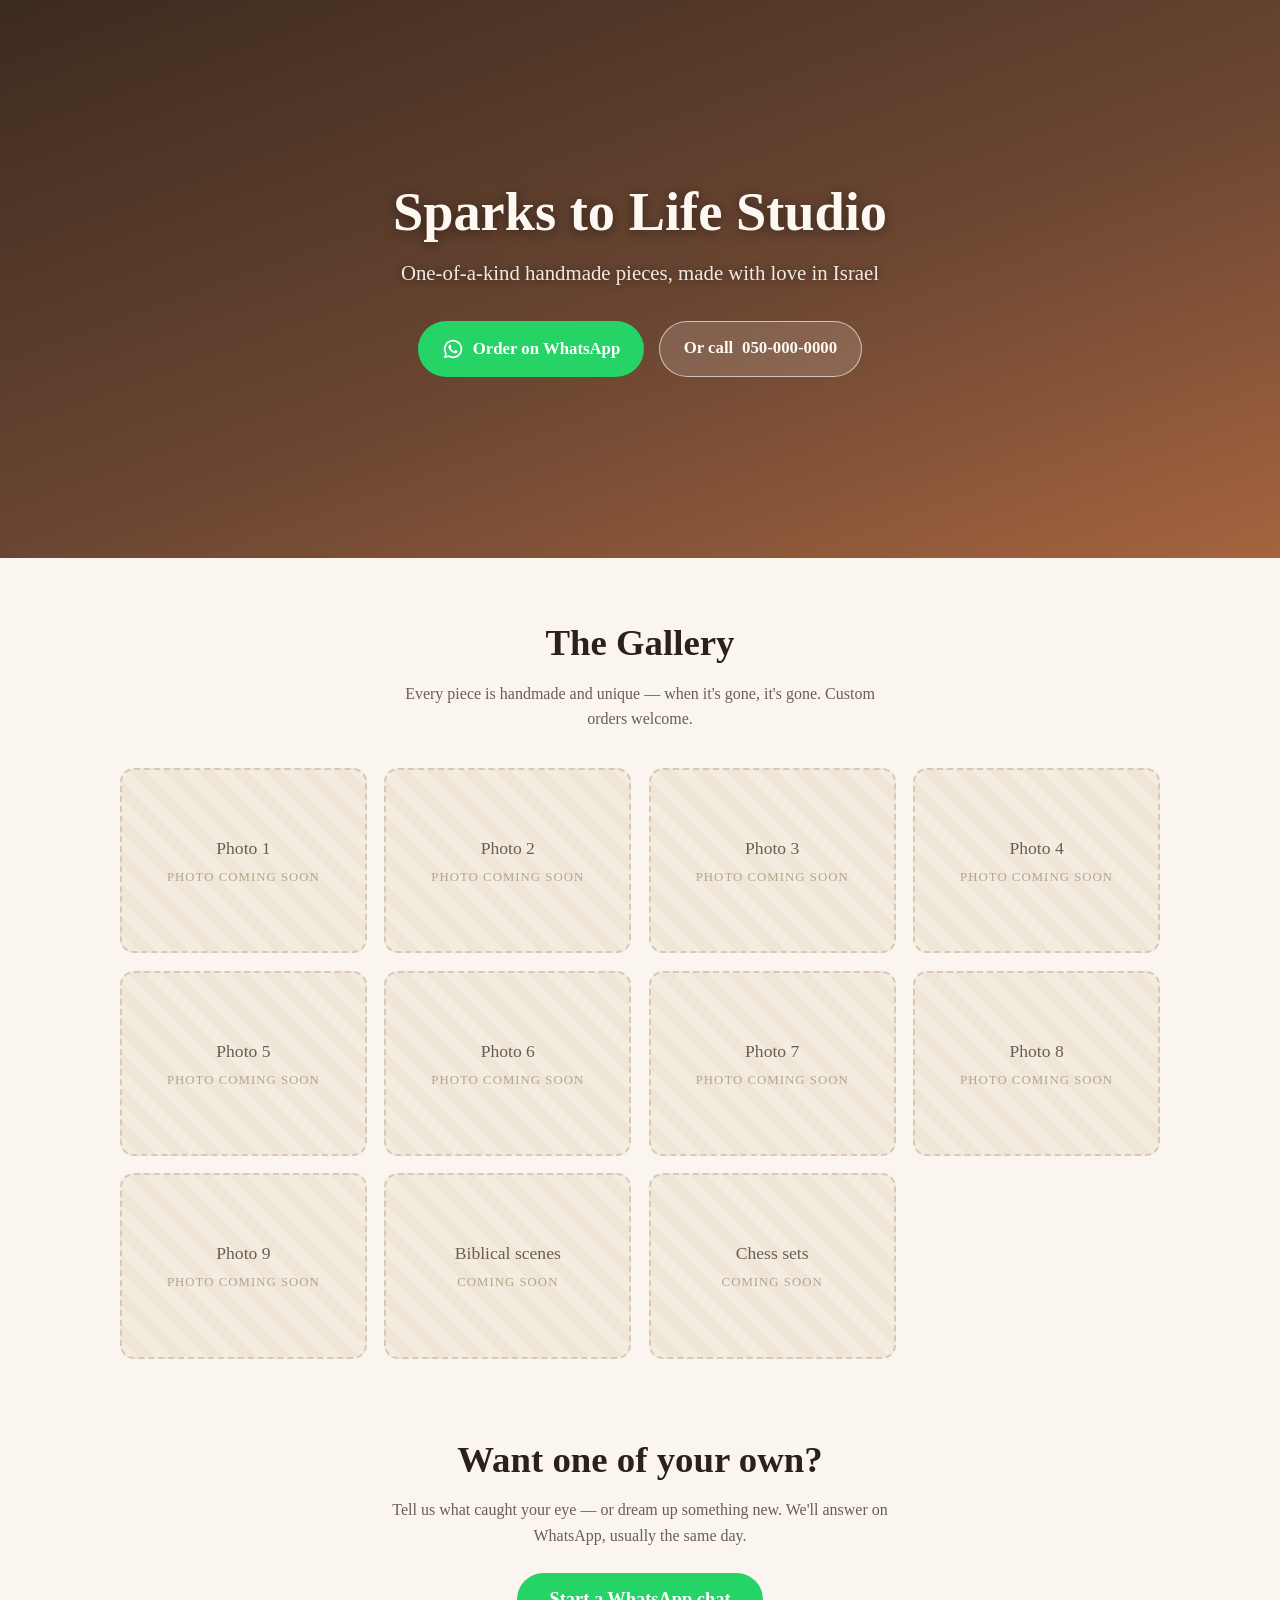
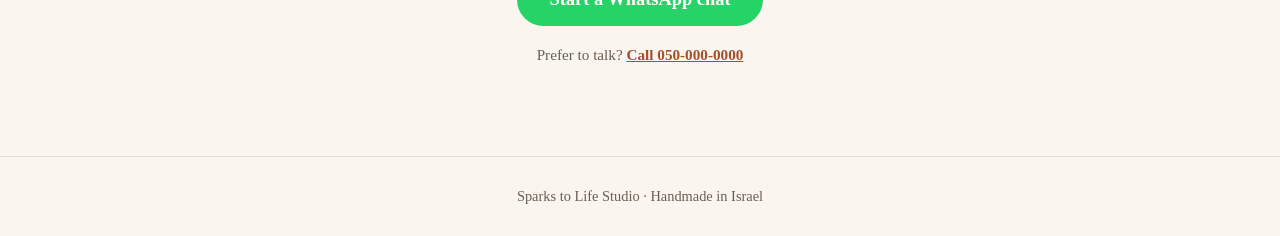
==== gallery/index.html @ f40f5579 "Add artisan gallery page with WhatsApp order modal and click-to-call One-page site at /gallery/: her" ====
<!DOCTYPE html>
<html lang="en">
<head>
  <meta charset="UTF-8">
  <meta name="viewport" content="width=device-width, initial-scale=1.0">
  <title>Handmade Creations — Gallery</title>
  <meta name="description" content="Handmade one-of-a-kind pieces, made with love in Israel. Browse the gallery and order yours on WhatsApp.">
  <link rel="stylesheet" href="styles.css">
</head>
<body>

  <!-- ================= HERO ================= -->
  <header class="hero">
    <div class="hero-inner">
      <h1 data-studio-name>Sparks to Life Studio</h1>
      <p class="hero-tag">One-of-a-kind handmade pieces, made with love in Israel</p>
      <div class="hero-actions">
        <button class="btn btn-whatsapp" data-open-modal>
          <svg viewBox="0 0 24 24" width="22" height="22" fill="currentColor" aria-hidden="true"><path d="M12 2a10 10 0 0 0-8.66 15L2 22l5.15-1.3A10 10 0 1 0 12 2Zm0 18.2a8.2 8.2 0 0 1-4.18-1.15l-.3-.18-3.06.77.8-2.98-.2-.31A8.2 8.2 0 1 1 12 20.2Zm4.5-6.13c-.25-.13-1.47-.72-1.7-.8-.22-.09-.39-.13-.55.12-.17.25-.64.8-.78.97-.14.16-.29.18-.53.06a6.7 6.7 0 0 1-3.35-2.93c-.25-.43.25-.4.72-1.34.08-.16.04-.3-.02-.43-.06-.12-.55-1.33-.76-1.82-.2-.48-.4-.42-.55-.42h-.47c-.16 0-.43.06-.65.3-.22.25-.86.84-.86 2.05 0 1.2.88 2.37 1 2.53.12.17 1.73 2.64 4.2 3.7.59.26 1.05.4 1.4.52.6.19 1.13.16 1.56.1.47-.07 1.47-.6 1.67-1.18.2-.58.2-1.07.15-1.18-.06-.1-.23-.16-.48-.29Z"/></svg>
          Order on WhatsApp
        </button>
        <a class="btn btn-call" data-call-link href="#">
          Or call <span data-phone-display>050-000-0000</span>
        </a>
      </div>
    </div>
  </header>

  <!-- ================= GALLERY ================= -->
  <main>
    <section class="gallery-section">
      <h2>The Gallery</h2>
      <p class="gallery-intro">Every piece is handmade and unique — when it's gone, it's gone. Custom orders welcome.</p>
      <div class="grid" id="gallery-grid"></div>
    </section>

    <!-- ================= CTA ================= -->
    <section class="cta-section">
      <h2>Want one of your own?</h2>
      <p>Tell us what caught your eye — or dream up something new. We'll answer on WhatsApp, usually the same day.</p>
      <button class="btn btn-whatsapp btn-lg" data-open-modal>Start a WhatsApp chat</button>
      <p class="cta-alt">Prefer to talk? <a data-call-link href="#">Call <span data-phone-display>050-000-0000</span></a></p>
    </section>
  </main>

  <footer class="site-footer">
    <p><span data-studio-name>Sparks to Life Studio</span> · Handmade in Israel</p>
  </footer>

  <!-- ================= WHATSAPP MODAL ================= -->
  <div class="modal-backdrop" id="wa-modal" hidden>
    <div class="modal" role="dialog" aria-modal="true" aria-labelledby="wa-modal-title">
      <button class="modal-close" data-close-modal aria-label="Close">&times;</button>
      <h3 id="wa-modal-title">Say hi on WhatsApp</h3>
      <p class="modal-sub">Four quick questions — we'll open WhatsApp with your message ready to send.</p>

      <form id="wa-form">
        <label for="wa-name">1. Your name</label>
        <input id="wa-name" type="text" required autocomplete="name" placeholder="Your name">

        <label for="wa-interest">2. What are you interested in?</label>
        <select id="wa-interest" required>
          <option value="A piece from the gallery">A piece from the gallery</option>
          <option value="A custom-made piece">A custom-made piece</option>
          <option value="Visiting the studio">Visiting the studio</option>
        </select>

        <label for="wa-timing">3. When would you like it (or when are you visiting)?</label>
        <input id="wa-timing" type="text" placeholder="e.g. we're in Israel until July 28">

        <label for="wa-wishlist">4. Wish list <span class="optional">(optional)</span></label>
        <textarea id="wa-wishlist" rows="2" placeholder="e.g. a superhero penguin, a havdalah set, a birthday gift…"></textarea>

        <button type="submit" class="btn btn-whatsapp btn-lg btn-block">Open WhatsApp</button>
        <p class="modal-alt">No WhatsApp? <a data-call-link href="#">Call <span data-phone-display>050-000-0000</span></a></p>
      </form>
    </div>
  </div>

  <!-- ================= LIGHTBOX ================= -->
  <div class="lightbox" id="lightbox" hidden>
    <img id="lightbox-img" src="" alt="">
    <p id="lightbox-caption"></p>
  </div>

  <script src="site.js"></script>
</body>
</html>
---- gallery/styles.css ----
/* Warm, craft-fair feel: cream paper, terracotta accents, soft shadows. */

:root {
  --cream: #faf6ef;
  --ink: #2b211a;
  --ink-soft: #6b5d51;
  --terracotta: #c0603a;
  --terracotta-dark: #a54e2c;
  --whatsapp: #25d366;
  --whatsapp-dark: #1eb457;
  --card: #ffffff;
  --radius: 14px;
  --shadow: 0 4px 18px rgba(43, 33, 26, 0.10);
}

* { margin: 0; padding: 0; box-sizing: border-box; }

/* display:flex on the modal/lightbox would otherwise override the
   UA stylesheet's [hidden] { display: none } */
[hidden] { display: none !important; }

body {
  font-family: Georgia, 'Times New Roman', serif;
  background: var(--cream);
  color: var(--ink);
  line-height: 1.6;
}

button, input, select, textarea { font-family: inherit; font-size: 1rem; }

/* ---------- hero ---------- */

.hero {
  min-height: 62vh;
  display: flex;
  align-items: center;
  justify-content: center;
  text-align: center;
  padding: 4rem 1.25rem;
  color: #fdf9f2;
  background: linear-gradient(160deg, #3d2b1f 0%, #6b4632 55%, #a5643f 100%);
  background-size: cover;
  background-position: center;
}

.hero-inner { max-width: 640px; }

.hero h1 {
  font-size: clamp(2.1rem, 6vw, 3.4rem);
  line-height: 1.15;
  margin-bottom: 0.75rem;
  text-shadow: 0 2px 12px rgba(0, 0, 0, 0.45);
}

.hero-tag {
  font-size: clamp(1.05rem, 2.5vw, 1.3rem);
  opacity: 0.92;
  margin-bottom: 2rem;
  text-shadow: 0 1px 8px rgba(0, 0, 0, 0.45);
}

.hero-actions {
  display: flex;
  gap: 0.9rem;
  justify-content: center;
  flex-wrap: wrap;
}

/* ---------- buttons ---------- */

.btn {
  display: inline-flex;
  align-items: center;
  gap: 0.55rem;
  padding: 0.85rem 1.5rem;
  border: none;
  border-radius: 999px;
  font-size: 1.05rem;
  font-weight: 700;
  cursor: pointer;
  text-decoration: none;
  transition: transform 0.12s ease, background 0.12s ease;
}

.btn:active { transform: scale(0.97); }

.btn-whatsapp { background: var(--whatsapp); color: #fff; }
.btn-whatsapp:hover { background: var(--whatsapp-dark); }

.btn-call {
  background: rgba(255, 255, 255, 0.14);
  color: #fdf9f2;
  border: 1.5px solid rgba(255, 255, 255, 0.6);
}
.btn-call:hover { background: rgba(255, 255, 255, 0.24); }

.btn-lg { padding: 1rem 2rem; font-size: 1.15rem; }
.btn-block { width: 100%; justify-content: center; }

/* ---------- gallery ---------- */

.gallery-section { max-width: 1080px; margin: 0 auto; padding: 3.5rem 1.25rem 2rem; }

.gallery-section h2, .cta-section h2 {
  font-size: clamp(1.7rem, 4vw, 2.3rem);
  text-align: center;
  margin-bottom: 0.5rem;
}

.gallery-intro {
  text-align: center;
  color: var(--ink-soft);
  max-width: 480px;
  margin: 0 auto 2.25rem;
}

.grid {
  display: grid;
  grid-template-columns: repeat(auto-fill, minmax(240px, 1fr));
  gap: 1.1rem;
}

.tile {
  background: var(--card);
  border-radius: var(--radius);
  overflow: hidden;
  box-shadow: var(--shadow);
}

.tile img {
  width: 100%;
  aspect-ratio: 4 / 3;
  object-fit: cover;
  display: block;
  cursor: zoom-in;
  transition: transform 0.25s ease;
}

.tile img:hover { transform: scale(1.03); }

.tile figcaption {
  padding: 0.6rem 0.9rem;
  font-size: 0.95rem;
  color: var(--ink-soft);
}

.tile-soon {
  aspect-ratio: 4 / 3;
  display: flex;
  align-items: center;
  justify-content: center;
  background: repeating-linear-gradient(45deg, #f3ece0, #f3ece0 12px, #efe6d7 12px, #efe6d7 24px);
  border: 2px dashed #d8c9b4;
  box-shadow: none;
}

.tile-soon-inner { text-align: center; padding: 1rem; }
.tile-soon-label { display: block; font-size: 1.1rem; color: var(--ink-soft); }
.tile-soon-sub {
  display: block;
  font-size: 0.8rem;
  text-transform: uppercase;
  letter-spacing: 0.08em;
  color: #b3a48f;
  margin-top: 0.3rem;
}

/* ---------- CTA ---------- */

.cta-section {
  text-align: center;
  max-width: 560px;
  margin: 0 auto;
  padding: 2.5rem 1.25rem 4rem;
}

.cta-section p { color: var(--ink-soft); margin-bottom: 1.5rem; }

.cta-alt { margin-top: 1.1rem; font-size: 0.95rem; }
.cta-alt a { color: var(--terracotta-dark); font-weight: 700; }

/* ---------- footer ---------- */

.site-footer {
  text-align: center;
  padding: 1.75rem 1rem;
  color: var(--ink-soft);
  font-size: 0.9rem;
  border-top: 1px solid #eadfce;
}

/* ---------- modal ---------- */

.modal-backdrop {
  position: fixed;
  inset: 0;
  background: rgba(30, 22, 16, 0.6);
  display: flex;
  align-items: center;
  justify-content: center;
  padding: 1rem;
  z-index: 50;
}

.modal {
  position: relative;
  background: var(--card);
  border-radius: var(--radius);
  padding: 1.75rem 1.5rem 1.5rem;
  width: 100%;
  max-width: 430px;
  max-height: 92vh;
  overflow-y: auto;
  box-shadow: 0 12px 40px rgba(0, 0, 0, 0.3);
}

.modal h3 { font-size: 1.4rem; margin-bottom: 0.25rem; }
.modal-sub { color: var(--ink-soft); font-size: 0.92rem; margin-bottom: 1.25rem; }

.modal-close {
  position: absolute;
  top: 0.6rem;
  right: 0.85rem;
  background: none;
  border: none;
  font-size: 1.8rem;
  line-height: 1;
  color: var(--ink-soft);
  cursor: pointer;
}

.modal label {
  display: block;
  font-weight: 700;
  font-size: 0.95rem;
  margin: 0.9rem 0 0.3rem;
}

.modal .optional { font-weight: 400; color: var(--ink-soft); }

.modal input,
.modal select,
.modal textarea {
  width: 100%;
  padding: 0.65rem 0.75rem;
  border: 1.5px solid #d8c9b4;
  border-radius: 9px;
  background: var(--cream);
  color: var(--ink);
}

.modal input:focus,
.modal select:focus,
.modal textarea:focus {
  outline: none;
  border-color: var(--terracotta);
}

.modal textarea { resize: vertical; }

.modal .btn-block { margin-top: 1.25rem; }

.modal-alt {
  text-align: center;
  font-size: 0.9rem;
  color: var(--ink-soft);
  margin-top: 0.85rem;
}
.modal-alt a { color: var(--terracotta-dark); font-weight: 700; }

/* ---------- lightbox ---------- */

.lightbox {
  position: fixed;
  inset: 0;
  background: rgba(20, 14, 10, 0.9);
  display: flex;
  flex-direction: column;
  align-items: center;
  justify-content: center;
  gap: 0.75rem;
  padding: 1.25rem;
  z-index: 60;
  cursor: zoom-out;
}

.lightbox img {
  max-width: 94vw;
  max-height: 84vh;
  border-radius: 8px;
  box-shadow: 0 10px 50px rgba(0, 0, 0, 0.6);
}

.lightbox p { color: #f0e8db; font-size: 1rem; text-align: center; }
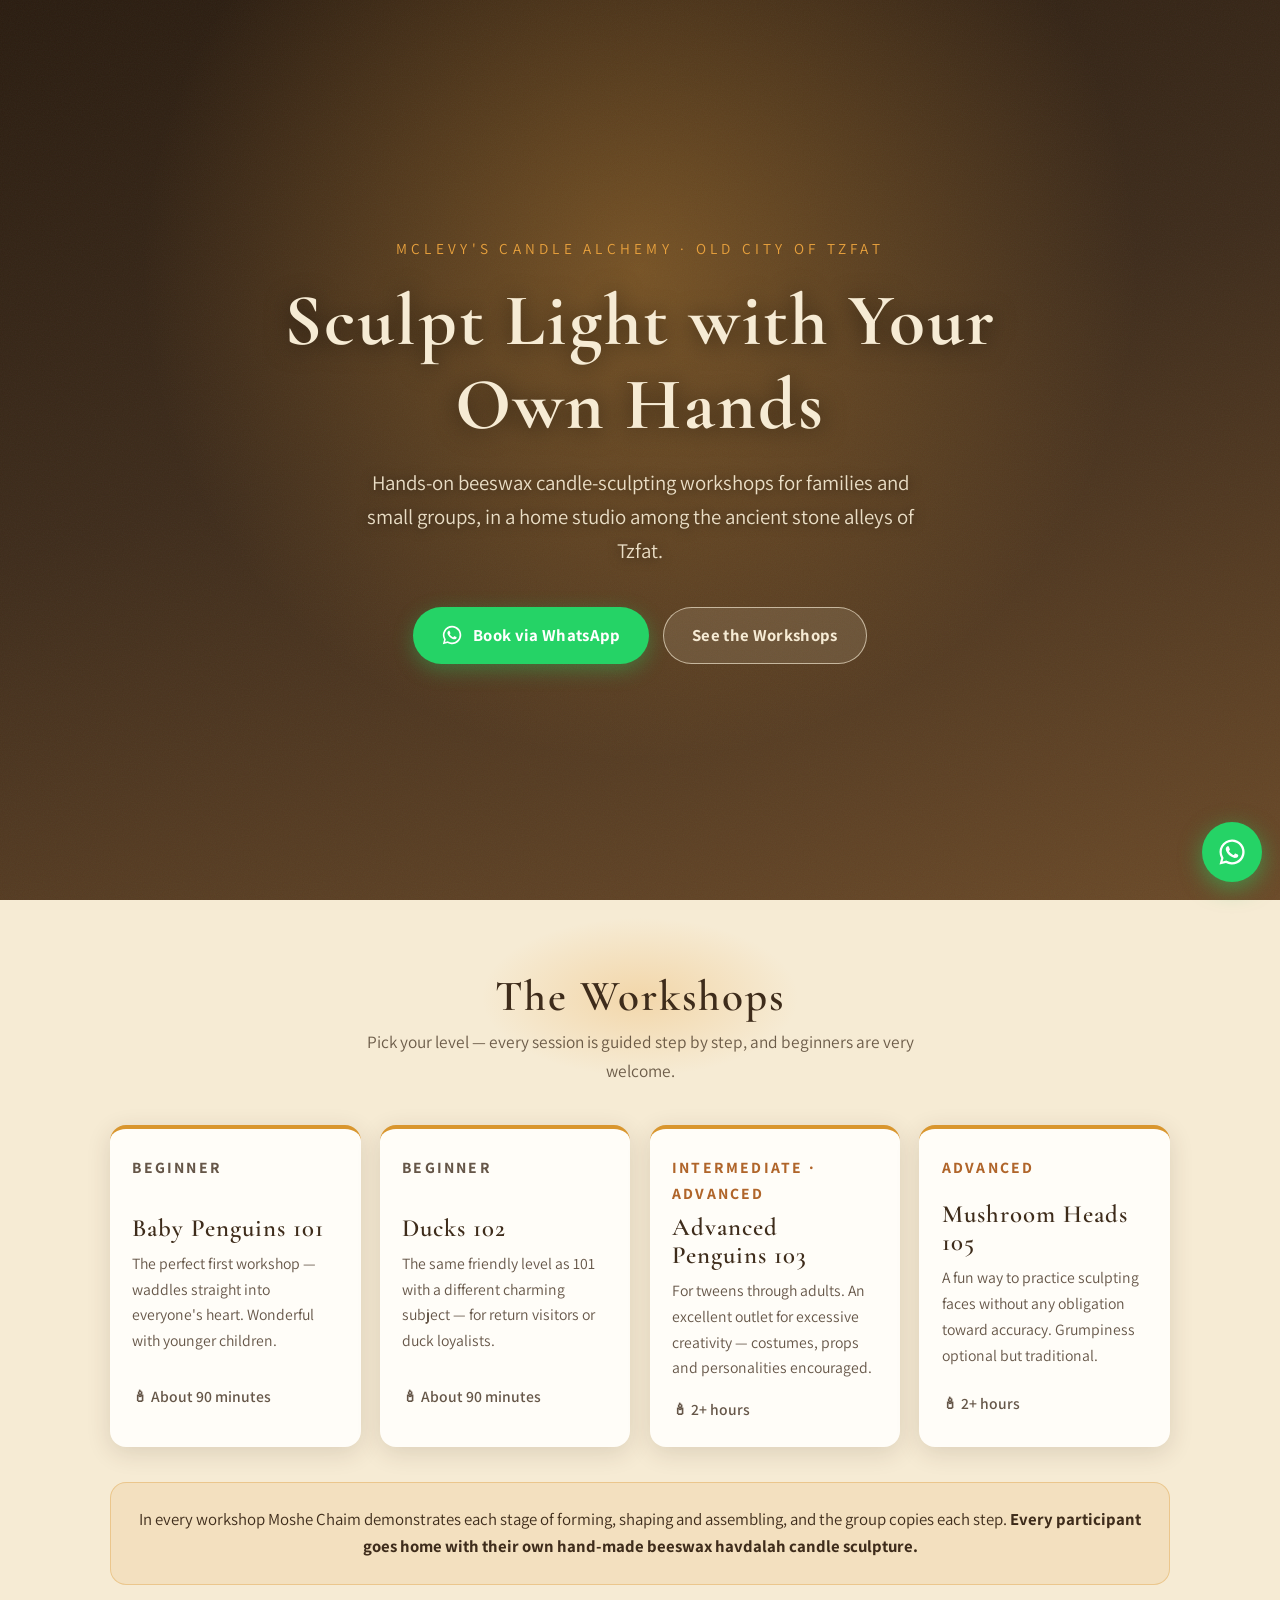
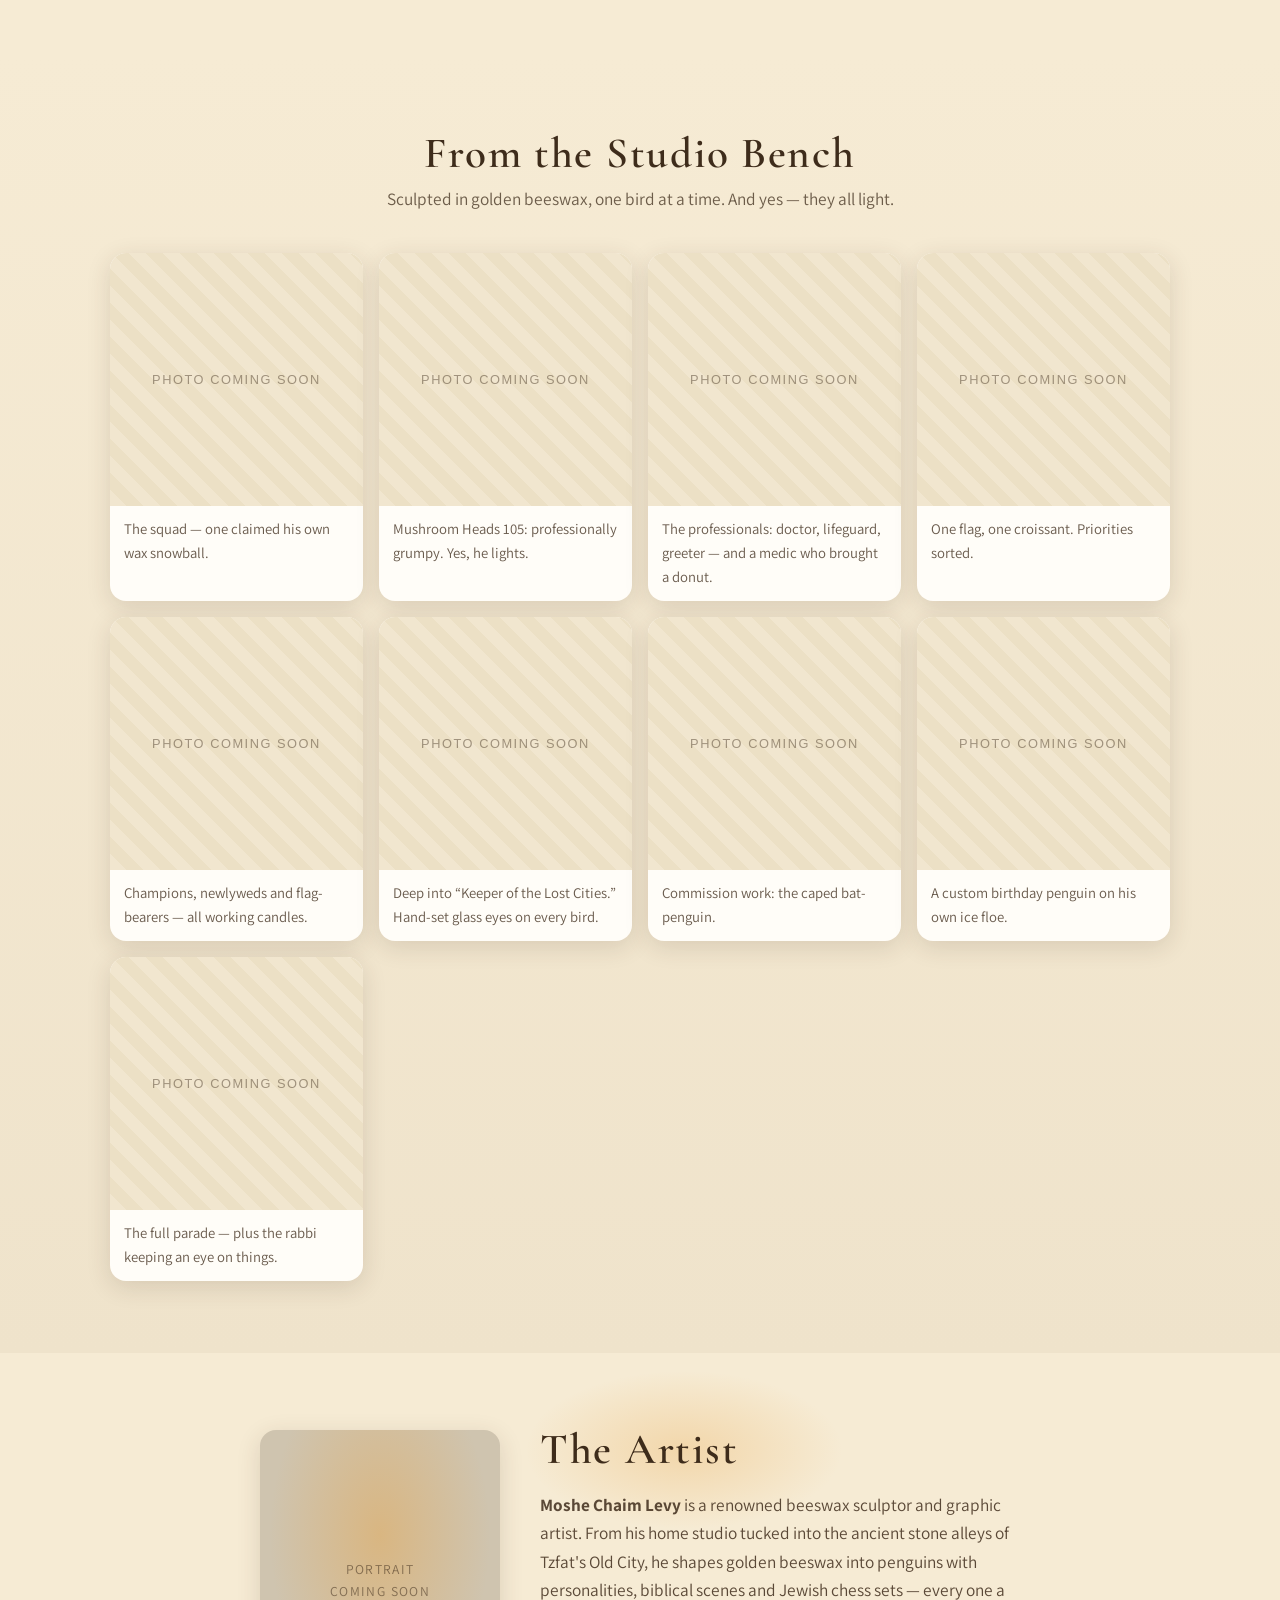
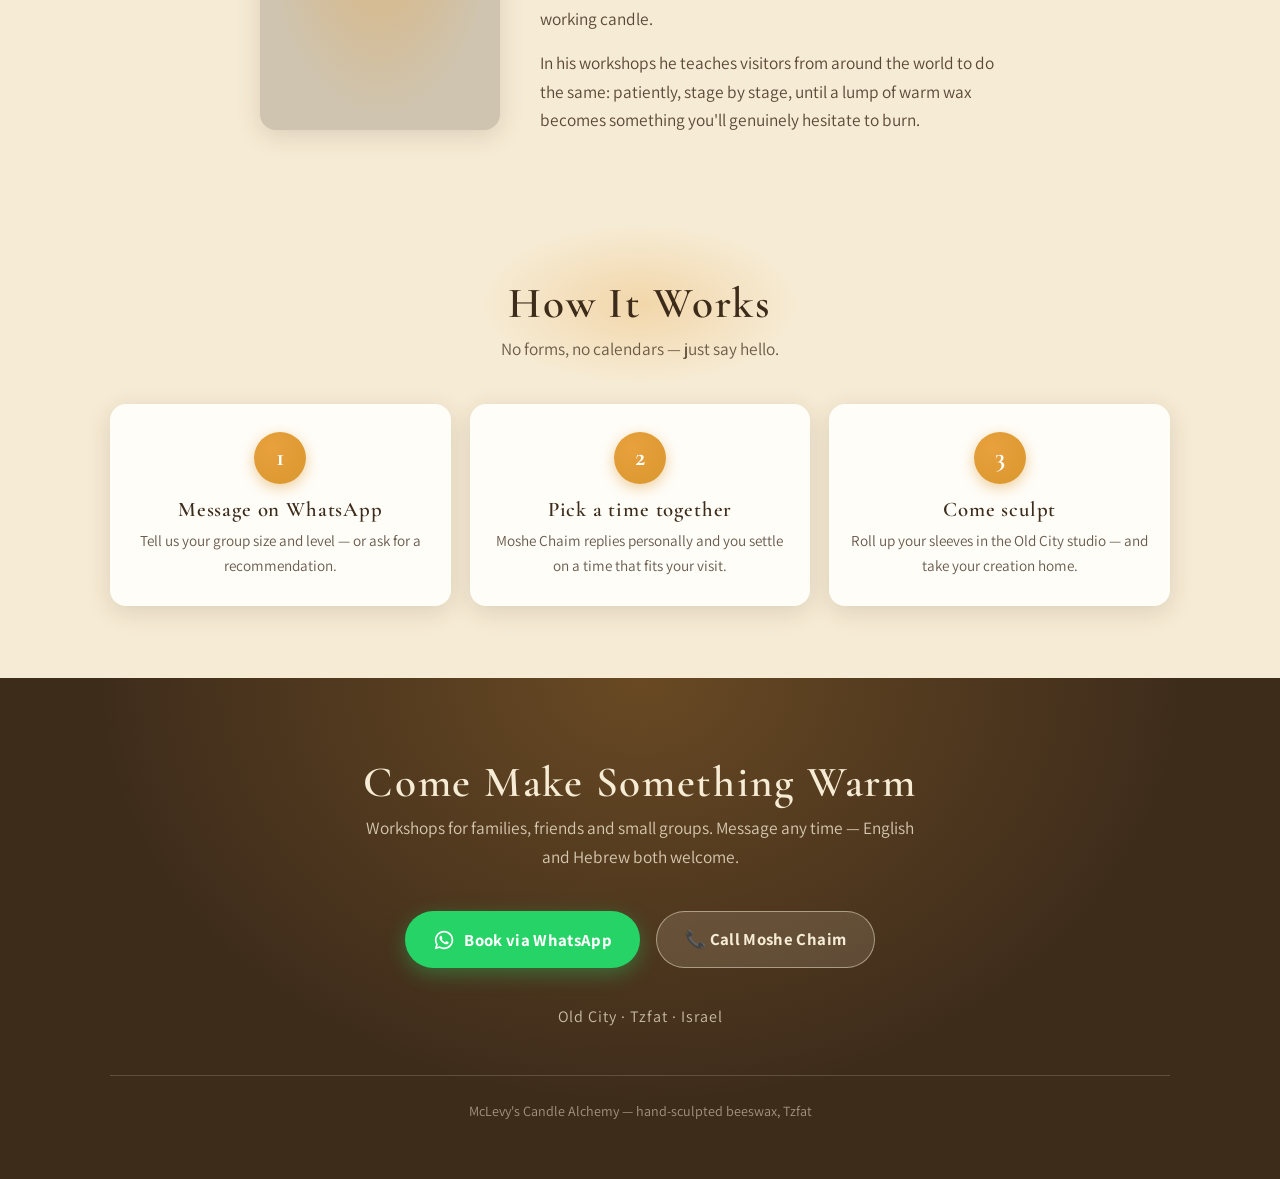
==== commit 5a5b56c2: "Build McLevy's Candle Alchemy site from the master prompt Replaces the interim gallery page with the" ====
--- a/gallery/index.html
+++ b/gallery/index.html
@@ -1,88 +1,923 @@
 <!DOCTYPE html>
-<html lang="en">
+<html lang="en" dir="ltr">
 <head>
-  <meta charset="UTF-8">
-  <meta name="viewport" content="width=device-width, initial-scale=1.0">
-  <title>Handmade Creations — Gallery</title>
-  <meta name="description" content="Handmade one-of-a-kind pieces, made with love in Israel. Browse the gallery and order yours on WhatsApp.">
-  <link rel="stylesheet" href="styles.css">
+<meta charset="UTF-8">
+<meta name="viewport" content="width=device-width, initial-scale=1.0">
+<title>McLevy's Candle Alchemy — Beeswax Sculpting Workshops in Tzfat</title>
+<meta name="description" content="Hands-on beeswax candle sculpting workshops with Moshe Chaim Levy in the Old City of Tzfat, Israel. Sculpt your own havdalah candle — book via WhatsApp.">
+
+<!-- Open Graph -->
+<meta property="og:type" content="website">
+<meta property="og:title" content="McLevy's Candle Alchemy — Sculpt Light with Your Own Hands">
+<meta property="og:description" content="Hands-on beeswax candle sculpting workshops in the Old City of Tzfat. Every participant goes home with their own hand-made havdalah candle sculpture.">
+<!-- REPLACE: absolute URL of an OG share image (1200x630), e.g. the penguin squad photo -->
+<meta property="og:image" content="../images/penguin-squad.jpg">
+
+<link rel="icon" href="data:image/svg+xml,%3Csvg xmlns='http://www.w3.org/2000/svg' viewBox='0 0 32 32'%3E%3Cpath d='M16 3c3 4 5 6 5 9a5 5 0 0 1-10 0c0-3 2-5 5-9z' fill='%23E8A13D'/%3E%3Crect x='13' y='16' width='6' height='13' rx='2' fill='%23D9962E'/%3E%3C/svg%3E">
+
+<link rel="preconnect" href="https://fonts.googleapis.com">
+<link rel="preconnect" href="https://fonts.gstatic.com" crossorigin>
+<link href="https://fonts.googleapis.com/css2?family=Cormorant+Garamond:wght@500;600;700&family=Assistant:wght@400;600;700&display=swap" rel="stylesheet">
+
+<style>
+/* ============================================================
+   McLevy's Candle Alchemy — beeswax glow against Old City stone
+   ============================================================ */
+:root {
+  --amber:   #D9962E;  /* honey amber       */
+  --cream:   #F6EBD4;  /* warm beeswax cream */
+  --stone:   #CFC4AF;  /* Jerusalem stone    */
+  --umber:   #3E2C1B;  /* deep umber         */
+  --flame:   #E8A13D;  /* candle-flame accent */
+  --whatsapp:#25D366;  /* contact actions only */
+  --whatsapp-dark:#1eb457;
+  --radius: 16px;
+  --shadow: 0 6px 24px rgba(62, 44, 27, 0.14);
+  --font-display: 'Cormorant Garamond', Georgia, 'Times New Roman', serif;
+  --font-body: 'Assistant', 'Segoe UI', system-ui, sans-serif;
+}
+
+* { margin: 0; padding: 0; box-sizing: border-box; }
+html { scroll-behavior: smooth; }
+[hidden] { display: none !important; }
+
+body {
+  font-family: var(--font-body);
+  background: var(--cream);
+  color: var(--umber);
+  line-height: 1.65;
+  overflow-x: hidden;
+}
+
+/* subtle paper grain over everything */
+body::before {
+  content: '';
+  position: fixed;
+  inset: 0;
+  pointer-events: none;
+  z-index: 1;
+  opacity: 0.05;
+  background-image: url("data:image/svg+xml,%3Csvg xmlns='http://www.w3.org/2000/svg' width='140' height='140'%3E%3Cfilter id='n'%3E%3CfeTurbulence type='fractalNoise' baseFrequency='0.85' numOctaves='2'/%3E%3C/filter%3E%3Crect width='140' height='140' filter='url(%23n)'/%3E%3C/svg%3E");
+}
+
+h1, h2, h3 {
+  font-family: var(--font-display);
+  font-weight: 600;
+  letter-spacing: 0.04em;
+  line-height: 1.15;
+}
+
+h2 {
+  font-size: clamp(1.9rem, 4.5vw, 2.7rem);
+  text-align: center;
+  position: relative;
+  margin-bottom: 0.4rem;
+}
+
+/* soft candlelight glow behind section headings */
+h2::before {
+  content: '';
+  position: absolute;
+  left: 50%;
+  top: 50%;
+  transform: translate(-50%, -50%);
+  width: 320px;
+  height: 160px;
+  background: radial-gradient(ellipse, rgba(232, 161, 61, 0.28), transparent 70%);
+  pointer-events: none;
+  z-index: -1;
+}
+
+section { padding: 4.5rem 1.25rem; position: relative; }
+.wrap { max-width: 1060px; margin: 0 auto; }
+
+.section-sub {
+  text-align: center;
+  color: rgba(62, 44, 27, 0.75);
+  max-width: 560px;
+  margin: 0 auto 2.5rem;
+  font-size: 1.08rem;
+}
+
+/* ---------- scroll reveal ---------- */
+.reveal { opacity: 0; transform: translateY(22px); transition: opacity 0.7s ease, transform 0.7s ease; }
+.reveal.in { opacity: 1; transform: none; }
+@media (prefers-reduced-motion: reduce) {
+  html { scroll-behavior: auto; }
+  .reveal { opacity: 1; transform: none; transition: none; }
+  .fab { animation: none !important; }
+}
+
+/* ---------- buttons ---------- */
+.btn {
+  display: inline-flex;
+  align-items: center;
+  justify-content: center;
+  gap: 0.6rem;
+  min-height: 48px;
+  padding: 0.85rem 1.75rem;
+  border: none;
+  border-radius: 999px;
+  font-family: var(--font-body);
+  font-size: 1.05rem;
+  font-weight: 700;
+  letter-spacing: 0.02em;
+  cursor: pointer;
+  text-decoration: none;
+  transition: transform 0.15s ease, box-shadow 0.15s ease, background 0.15s ease;
+}
+.btn:hover { transform: translateY(-2px); }
+.btn:active { transform: scale(0.98); }
+.btn:focus-visible, a:focus-visible, button:focus-visible, select:focus-visible, input:focus-visible {
+  outline: 3px solid var(--flame);
+  outline-offset: 2px;
+}
+
+.btn-wa { background: var(--whatsapp); color: #fff; box-shadow: 0 6px 20px rgba(37, 211, 102, 0.35); }
+.btn-wa:hover { background: var(--whatsapp-dark); }
+
+.btn-ghost {
+  background: rgba(246, 235, 212, 0.12);
+  color: var(--cream);
+  border: 1.5px solid rgba(246, 235, 212, 0.65);
+}
+.btn-ghost:hover { background: rgba(246, 235, 212, 0.22); }
+
+.btn-call { background: var(--umber); color: var(--cream); }
+.btn-call:hover { background: #2e2014; }
+
+/* ---------- hero ---------- */
+.hero {
+  min-height: 100svh;
+  display: flex;
+  align-items: center;
+  justify-content: center;
+  text-align: center;
+  padding: 5rem 1.25rem;
+  color: var(--cream);
+  background:
+    radial-gradient(ellipse at 50% 30%, rgba(232, 161, 61, 0.35), transparent 55%),
+    linear-gradient(165deg, #2a1c10 0%, #3E2C1B 45%, #6b4a28 100%);
+  background-size: cover;
+  background-position: center;
+}
+
+.hero-inner { max-width: 720px; position: relative; z-index: 2; }
+
+.hero-kicker {
+  font-size: 0.95rem;
+  text-transform: uppercase;
+  letter-spacing: 0.28em;
+  color: var(--flame);
+  margin-bottom: 1.1rem;
+}
+
+.hero h1 {
+  font-size: clamp(2.6rem, 8vw, 4.6rem);
+  font-weight: 700;
+  letter-spacing: 0.03em;
+  text-shadow: 0 2px 24px rgba(0, 0, 0, 0.55);
+  margin-bottom: 1.1rem;
+}
+
+.hero-sub {
+  font-size: clamp(1.05rem, 2.6vw, 1.3rem);
+  color: rgba(246, 235, 212, 0.92);
+  max-width: 560px;
+  margin: 0 auto 2.4rem;
+  text-shadow: 0 1px 12px rgba(0, 0, 0, 0.5);
+}
+
+.hero-actions { display: flex; gap: 0.9rem; justify-content: center; flex-wrap: wrap; }
+
+/* ---------- workshops ---------- */
+.cards {
+  display: grid;
+  grid-template-columns: repeat(auto-fit, minmax(240px, 1fr));
+  gap: 1.2rem;
+}
+
+.card {
+  background: #fffdf8;
+  border-radius: var(--radius);
+  padding: 1.6rem 1.4rem 1.5rem;
+  box-shadow: var(--shadow);
+  border-top: 4px solid var(--amber);
+  display: flex;
+  flex-direction: column;
+}
+
+.card-level {
+  font-size: 0.78rem;
+  font-weight: 700;
+  text-transform: uppercase;
+  letter-spacing: 0.14em;
+  color: var(--amber);
+  margin-bottom: 0.4rem;
+}
+.card-level.adv { color: #b0652a; }
+
+.card h3 { font-size: 1.55rem; margin-bottom: 0.5rem; }
+.card p { color: rgba(62, 44, 27, 0.8); font-size: 0.98rem; flex: 1; }
+
+.card-time {
+  margin-top: 1rem;
+  font-size: 0.9rem;
+  font-weight: 600;
+  color: rgba(62, 44, 27, 0.65);
+  display: flex;
+  align-items: center;
+  gap: 0.4rem;
+}
+
+.workshop-note {
+  margin-top: 2.2rem;
+  text-align: center;
+  background: rgba(217, 150, 46, 0.12);
+  border: 1px solid rgba(217, 150, 46, 0.35);
+  border-radius: var(--radius);
+  padding: 1.4rem 1.5rem;
+  font-size: 1.05rem;
+}
+.workshop-note strong { color: var(--umber); }
+
+/* ---------- gallery ---------- */
+.gallery { background: linear-gradient(180deg, var(--cream), #efe3cb); }
+
+.grid {
+  display: grid;
+  grid-template-columns: repeat(auto-fill, minmax(230px, 1fr));
+  gap: 1rem;
+}
+
+.tile {
+  background: #fffdf8;
+  border-radius: var(--radius);
+  overflow: hidden;
+  box-shadow: var(--shadow);
+  margin: 0;
+}
+
+.tile button {
+  display: block;
+  width: 100%;
+  border: none;
+  padding: 0;
+  background: none;
+  cursor: zoom-in;
+}
+
+.tile img {
+  width: 100%;
+  aspect-ratio: 1 / 1;
+  object-fit: cover;
+  display: block;
+  transition: transform 0.3s ease;
+}
+.tile button:hover img { transform: scale(1.04); }
+
+.tile figcaption {
+  padding: 0.65rem 0.9rem 0.75rem;
+  font-size: 0.92rem;
+  color: rgba(62, 44, 27, 0.78);
+}
+
+/* graceful state while a photo hasn't been uploaded yet */
+.tile.missing button { cursor: default; }
+.tile.missing img { display: none; }
+.tile.missing button::before {
+  content: 'photo coming soon';
+  display: flex;
+  align-items: center;
+  justify-content: center;
+  aspect-ratio: 1 / 1;
+  font-size: 0.8rem;
+  letter-spacing: 0.12em;
+  text-transform: uppercase;
+  color: rgba(62, 44, 27, 0.45);
+  background: repeating-linear-gradient(45deg, #f1e6cf, #f1e6cf 12px, #ece0c5 12px, #ece0c5 24px);
+}
+
+/* ---------- about ---------- */
+.about-flex {
+  display: flex;
+  gap: 2.5rem;
+  align-items: center;
+  flex-wrap: wrap;
+  justify-content: center;
+}
+
+.portrait {
+  width: 240px;
+  height: 300px;
+  border-radius: var(--radius);
+  flex: 0 0 auto;
+  background:
+    radial-gradient(ellipse at 50% 35%, rgba(232, 161, 61, 0.4), transparent 65%),
+    var(--stone);
+  box-shadow: var(--shadow);
+  display: flex;
+  align-items: center;
+  justify-content: center;
+  color: rgba(62, 44, 27, 0.55);
+  font-size: 0.85rem;
+  letter-spacing: 0.1em;
+  text-transform: uppercase;
+  text-align: center;
+  padding: 1rem;
+}
+
+.about-text { max-width: 480px; font-size: 1.08rem; }
+.about-text h2 { text-align: left; }
+.about-text h2::before { left: 30%; }
+.about-text p { margin-top: 1rem; color: rgba(62, 44, 27, 0.85); }
+
+/* ---------- how it works ---------- */
+.steps {
+  display: grid;
+  grid-template-columns: repeat(auto-fit, minmax(220px, 1fr));
+  gap: 1.2rem;
+  counter-reset: step;
+}
+
+.step {
+  text-align: center;
+  padding: 1.75rem 1.25rem;
+  background: #fffdf8;
+  border-radius: var(--radius);
+  box-shadow: var(--shadow);
+}
+
+.step::before {
+  counter-increment: step;
+  content: counter(step);
+  display: inline-flex;
+  align-items: center;
+  justify-content: center;
+  width: 52px;
+  height: 52px;
+  border-radius: 50%;
+  background: radial-gradient(circle at 35% 30%, var(--flame), var(--amber));
+  color: #fff;
+  font-family: var(--font-display);
+  font-size: 1.6rem;
+  font-weight: 700;
+  margin-bottom: 0.9rem;
+  box-shadow: 0 4px 14px rgba(217, 150, 46, 0.45);
+}
+
+.step h3 { font-size: 1.3rem; margin-bottom: 0.4rem; }
+.step p { font-size: 0.95rem; color: rgba(62, 44, 27, 0.78); }
+
+/* ---------- contact footer ---------- */
+.contact {
+  background:
+    radial-gradient(ellipse at 50% 0%, rgba(232, 161, 61, 0.25), transparent 60%),
+    var(--umber);
+  color: var(--cream);
+  text-align: center;
+  padding: 5rem 1.25rem 3.5rem;
+}
+
+.contact h2 { color: var(--cream); }
+.contact .section-sub { color: rgba(246, 235, 212, 0.8); }
+
+.contact-actions {
+  display: flex;
+  gap: 1rem;
+  justify-content: center;
+  flex-wrap: wrap;
+  margin-bottom: 2.25rem;
+}
+
+.contact .btn-call { background: rgba(246, 235, 212, 0.14); border: 1.5px solid rgba(246, 235, 212, 0.5); }
+.contact .btn-call:hover { background: rgba(246, 235, 212, 0.24); }
+
+.location { font-size: 1rem; color: rgba(246, 235, 212, 0.75); letter-spacing: 0.06em; }
+
+.footer-line {
+  margin-top: 2.75rem;
+  padding-top: 1.5rem;
+  border-top: 1px solid rgba(246, 235, 212, 0.18);
+  font-size: 0.88rem;
+  color: rgba(246, 235, 212, 0.55);
+}
+
+/* ---------- floating WhatsApp button ---------- */
+.fab {
+  position: fixed;
+  right: 1.1rem;
+  bottom: 1.1rem;
+  z-index: 40;
+  width: 60px;
+  height: 60px;
+  border-radius: 50%;
+  border: none;
+  background: var(--whatsapp);
+  color: #fff;
+  display: flex;
+  align-items: center;
+  justify-content: center;
+  cursor: pointer;
+  box-shadow: 0 6px 22px rgba(37, 211, 102, 0.5);
+  animation: fab-pulse 2.6s ease-in-out infinite;
+}
+.fab:hover { background: var(--whatsapp-dark); }
+
+@keyframes fab-pulse {
+  0%, 100% { box-shadow: 0 6px 22px rgba(37, 211, 102, 0.5), 0 0 0 0 rgba(37, 211, 102, 0.45); }
+  50%      { box-shadow: 0 6px 22px rgba(37, 211, 102, 0.5), 0 0 0 14px rgba(37, 211, 102, 0); }
+}
+
+/* ---------- modal ---------- */
+.modal-backdrop {
+  position: fixed;
+  inset: 0;
+  z-index: 50;
+  background: rgba(42, 28, 16, 0.65);
+  display: flex;
+  align-items: center;
+  justify-content: center;
+  padding: 1rem;
+}
+
+.modal {
+  position: relative;
+  background: #fffdf8;
+  border-radius: var(--radius);
+  padding: 1.9rem 1.6rem 1.6rem;
+  width: 100%;
+  max-width: 440px;
+  max-height: 92vh;
+  overflow-y: auto;
+  box-shadow: 0 16px 50px rgba(0, 0, 0, 0.35);
+}
+
+.modal h3 { font-size: 1.7rem; margin-bottom: 0.2rem; }
+.modal-sub { font-size: 0.92rem; color: rgba(62, 44, 27, 0.7); margin-bottom: 1.2rem; }
+
+.modal-close {
+  position: absolute;
+  top: 0.55rem;
+  right: 0.7rem;
+  width: 44px;
+  height: 44px;
+  border: none;
+  background: none;
+  font-size: 1.9rem;
+  line-height: 1;
+  color: rgba(62, 44, 27, 0.6);
+  cursor: pointer;
+  border-radius: 50%;
+}
+.modal-close:hover { color: var(--umber); }
+
+.modal label {
+  display: block;
+  font-weight: 700;
+  font-size: 0.95rem;
+  margin: 1rem 0 0.35rem;
+}
+.modal .optional { font-weight: 400; color: rgba(62, 44, 27, 0.6); }
+
+.modal select, .modal input[type=text] {
+  width: 100%;
+  min-height: 48px;
+  padding: 0.6rem 0.8rem;
+  font-family: var(--font-body);
+  font-size: 1rem;
+  color: var(--umber);
+  background: var(--cream);
+  border: 1.5px solid var(--stone);
+  border-radius: 10px;
+}
+.modal select:focus, .modal input[type=text]:focus { border-color: var(--amber); outline: none; }
+
+.modal .btn-wa { width: 100%; margin-top: 1.4rem; }
+
+.modal-alt {
+  margin-top: 1rem;
+  text-align: center;
+  font-size: 0.92rem;
+  color: rgba(62, 44, 27, 0.7);
+}
+.modal-alt a { color: #a8641c; font-weight: 700; }
+
+/* ---------- lightbox ---------- */
+.lightbox {
+  position: fixed;
+  inset: 0;
+  z-index: 60;
+  background: rgba(26, 17, 9, 0.92);
+  border: none;
+  width: 100%;
+  display: flex;
+  flex-direction: column;
+  align-items: center;
+  justify-content: center;
+  gap: 0.8rem;
+  padding: 1.25rem;
+  cursor: zoom-out;
+}
+
+.lightbox img {
+  max-width: 94vw;
+  max-height: 82vh;
+  border-radius: 10px;
+  box-shadow: 0 12px 60px rgba(0, 0, 0, 0.6);
+}
+.lightbox p { color: var(--cream); text-align: center; font-size: 1rem; max-width: 640px; }
+</style>
 </head>
 <body>
 
-  <!-- ================= HERO ================= -->
-  <header class="hero">
-    <div class="hero-inner">
-      <h1 data-studio-name>Sparks to Life Studio</h1>
-      <p class="hero-tag">One-of-a-kind handmade pieces, made with love in Israel</p>
-      <div class="hero-actions">
-        <button class="btn btn-whatsapp" data-open-modal>
-          <svg viewBox="0 0 24 24" width="22" height="22" fill="currentColor" aria-hidden="true"><path d="M12 2a10 10 0 0 0-8.66 15L2 22l5.15-1.3A10 10 0 1 0 12 2Zm0 18.2a8.2 8.2 0 0 1-4.18-1.15l-.3-.18-3.06.77.8-2.98-.2-.31A8.2 8.2 0 1 1 12 20.2Zm4.5-6.13c-.25-.13-1.47-.72-1.7-.8-.22-.09-.39-.13-.55.12-.17.25-.64.8-.78.97-.14.16-.29.18-.53.06a6.7 6.7 0 0 1-3.35-2.93c-.25-.43.25-.4.72-1.34.08-.16.04-.3-.02-.43-.06-.12-.55-1.33-.76-1.82-.2-.48-.4-.42-.55-.42h-.47c-.16 0-.43.06-.65.3-.22.25-.86.84-.86 2.05 0 1.2.88 2.37 1 2.53.12.17 1.73 2.64 4.2 3.7.59.26 1.05.4 1.4.52.6.19 1.13.16 1.56.1.47-.07 1.47-.6 1.67-1.18.2-.58.2-1.07.15-1.18-.06-.1-.23-.16-.48-.29Z"/></svg>
-          Order on WhatsApp
+<!-- ================= HERO ================= -->
+<header class="hero" id="top">
+  <div class="hero-inner">
+    <p class="hero-kicker">McLevy's Candle Alchemy · Old City of Tzfat</p>
+    <h1>Sculpt Light with Your Own Hands</h1>
+    <p class="hero-sub">Hands-on beeswax candle-sculpting workshops for families and small groups, in a home studio among the ancient stone alleys of Tzfat.</p>
+    <div class="hero-actions">
+      <button class="btn btn-wa" data-open-modal>
+        <svg viewBox="0 0 24 24" width="22" height="22" fill="currentColor" aria-hidden="true"><path d="M12 2a10 10 0 0 0-8.66 15L2 22l5.15-1.3A10 10 0 1 0 12 2Zm0 18.2a8.2 8.2 0 0 1-4.18-1.15l-.3-.18-3.06.77.8-2.98-.2-.31A8.2 8.2 0 1 1 12 20.2Zm4.5-6.13c-.25-.13-1.47-.72-1.7-.8-.22-.09-.39-.13-.55.12-.17.25-.64.8-.78.97-.14.16-.29.18-.53.06a6.7 6.7 0 0 1-3.35-2.93c-.25-.43.25-.4.72-1.34.08-.16.04-.3-.02-.43-.06-.12-.55-1.33-.76-1.82-.2-.48-.4-.42-.55-.42h-.47c-.16 0-.43.06-.65.3-.22.25-.86.84-.86 2.05 0 1.2.88 2.37 1 2.53.12.17 1.73 2.64 4.2 3.7.59.26 1.05.4 1.4.52.6.19 1.13.16 1.56.1.47-.07 1.47-.6 1.67-1.18.2-.58.2-1.07.15-1.18-.06-.1-.23-.16-.48-.29Z"/></svg>
+        Book via WhatsApp
+      </button>
+      <a class="btn btn-ghost" href="#workshops">See the Workshops</a>
+    </div>
+  </div>
+</header>
+
+<main>
+
+<!-- ================= WORKSHOPS ================= -->
+<section id="workshops">
+  <div class="wrap">
+    <h2 class="reveal">The Workshops</h2>
+    <p class="section-sub reveal">Pick your level — every session is guided step by step, and beginners are very welcome.</p>
+
+    <!-- REPLACE/ENABLE pricing when ready (not rendered by request):
+         Baby Penguins 101 / Ducks 102 = 100 NIS per person
+         Advanced Penguins 103 / Mushroom Heads 105 = 150 NIS per person
+         Pricing is currently quoted personally when guests reach out. -->
+
+    <div class="cards">
+      <article class="card reveal">
+        <p class="card-level">Beginner</p>
+        <h3>Baby Penguins 101</h3>
+        <p>The perfect first workshop — waddles straight into everyone's heart. Wonderful with younger children.</p>
+        <p class="card-time">🕯 About 90 minutes</p>
+      </article>
+
+      <article class="card reveal">
+        <p class="card-level">Beginner</p>
+        <h3>Ducks 102</h3>
+        <p>The same friendly level as 101 with a different charming subject — for return visitors or duck loyalists.</p>
+        <p class="card-time">🕯 About 90 minutes</p>
+      </article>
+
+      <article class="card reveal">
+        <p class="card-level adv">Intermediate · Advanced</p>
+        <h3>Advanced Penguins 103</h3>
+        <p>For tweens through adults. An excellent outlet for excessive creativity — costumes, props and personalities encouraged.</p>
+        <p class="card-time">🕯 2+ hours</p>
+      </article>
+
+      <article class="card reveal">
+        <p class="card-level adv">Advanced</p>
+        <h3>Mushroom Heads 105</h3>
+        <p>A fun way to practice sculpting faces without any obligation toward accuracy. Grumpiness optional but traditional.</p>
+        <p class="card-time">🕯 2+ hours</p>
+      </article>
+    </div>
+
+    <p class="workshop-note reveal">In every workshop Moshe Chaim demonstrates each stage of forming, shaping and assembling, and the group copies each step. <strong>Every participant goes home with their own hand-made beeswax havdalah candle sculpture.</strong></p>
+  </div>
+</section>
+
+<!-- ================= GALLERY ================= -->
+<section class="gallery" id="gallery">
+  <div class="wrap">
+    <h2 class="reveal">From the Studio Bench</h2>
+    <p class="section-sub reveal">Sculpted in golden beeswax, one bird at a time. And yes — they all light.</p>
+
+    <div class="grid" id="grid">
+      <figure class="tile reveal">
+        <button type="button" data-lightbox>
+          <img src="../images/penguin-squad.jpg" loading="lazy" alt="Four character penguins mid-workshop, one perched atop a wax snowball">
         </button>
-        <a class="btn btn-call" data-call-link href="#">
-          Or call <span data-phone-display>050-000-0000</span>
-        </a>
+        <figcaption>The squad — one claimed his own wax snowball.</figcaption>
+      </figure>
+
+      <figure class="tile reveal">
+        <button type="button" data-lightbox>
+          <img src="../images/mushroom-head.jpg" loading="lazy" alt="Mushroom Heads 105 piece — red-capped mushroom candle with a wonderfully grumpy sculpted face">
+        </button>
+        <figcaption>Mushroom Heads 105: professionally grumpy. Yes, he lights.</figcaption>
+      </figure>
+
+      <figure class="tile reveal">
+        <button type="button" data-lightbox>
+          <img src="../images/profession-penguins.jpg" loading="lazy" alt="The professionals — doctor with stethoscope, lifeguard with GUARD float, greeter, medic with donut">
+        </button>
+        <figcaption>The professionals: doctor, lifeguard, greeter — and a medic who brought a donut.</figcaption>
+      </figure>
+
+      <figure class="tile reveal">
+        <button type="button" data-lightbox>
+          <img src="../images/penguin-pair.jpg" loading="lazy" alt="Two workshop penguins on the studio bench — one hoisting an Israeli flag, one clutching a croissant">
+        </button>
+        <figcaption>One flag, one croissant. Priorities sorted.</figcaption>
+      </figure>
+
+      <figure class="tile reveal">
+        <button type="button" data-lightbox>
+          <img src="../images/trophy-penguins.jpg" loading="lazy" alt="Celebration set — champion penguins on golden trophies, a wedding pair with wax flowers, flag-bearers">
+        </button>
+        <figcaption>Champions, newlyweds and flag-bearers — all working candles.</figcaption>
+      </figure>
+
+      <figure class="tile reveal">
+        <button type="button" data-lightbox>
+          <img src="../images/reader-penguins.jpg" loading="lazy" alt="Penguins with personality — one reading Keeper of the Lost Cities, each with hand-set glass eyes">
+        </button>
+        <figcaption>Deep into “Keeper of the Lost Cities.” Hand-set glass eyes on every bird.</figcaption>
+      </figure>
+
+      <figure class="tile reveal">
+        <button type="button" data-lightbox>
+          <img src="../images/bat-penguin.jpg" loading="lazy" alt="Superhero commission — a caped bat-penguin in full costume">
+        </button>
+        <figcaption>Commission work: the caped bat-penguin.</figcaption>
+      </figure>
+
+      <figure class="tile reveal">
+        <button type="button" data-lightbox>
+          <img src="../images/birthday-penguin.jpg" loading="lazy" alt="Custom birthday penguin holding number dice on an ice-floe base">
+        </button>
+        <figcaption>A custom birthday penguin on his own ice floe.</figcaption>
+      </figure>
+
+      <figure class="tile reveal">
+        <button type="button" data-lightbox>
+          <img src="../images/studio-scene.jpg" loading="lazy" alt="The studio bench — a full parade of finished penguins beside a sculpted rabbi figure">
+        </button>
+        <figcaption>The full parade — plus the rabbi keeping an eye on things.</figcaption>
+      </figure>
+
+      <!-- REPLACE: photo — biblical scene sculpture -->
+      <!-- REPLACE: photo — Jewish chess set -->
+      <!-- REPLACE: photo — additional biblical scene or chess set -->
+    </div>
+  </div>
+</section>
+
+<!-- ================= ABOUT ================= -->
+<section id="about">
+  <div class="wrap about-flex">
+    <!-- REPLACE: portrait photo of Moshe Chaim in the studio -->
+    <div class="portrait reveal" role="img" aria-label="Portrait of Moshe Chaim Levy — photo coming soon">portrait<br>coming soon</div>
+    <div class="about-text reveal">
+      <h2>The Artist</h2>
+      <p><strong>Moshe Chaim Levy</strong> is a renowned beeswax sculptor and graphic artist. From his home studio tucked into the ancient stone alleys of Tzfat's Old City, he shapes golden beeswax into penguins with personalities, biblical scenes and Jewish chess sets — every one a working candle.</p>
+      <p>In his workshops he teaches visitors from around the world to do the same: patiently, stage by stage, until a lump of warm wax becomes something you'll genuinely hesitate to burn.</p>
+    </div>
+  </div>
+</section>
+
+<!-- ================= HOW IT WORKS ================= -->
+<section id="how">
+  <div class="wrap">
+    <h2 class="reveal">How It Works</h2>
+    <p class="section-sub reveal">No forms, no calendars — just say hello.</p>
+    <div class="steps">
+      <div class="step reveal">
+        <h3>Message on WhatsApp</h3>
+        <p>Tell us your group size and level — or ask for a recommendation.</p>
+      </div>
+      <div class="step reveal">
+        <h3>Pick a time together</h3>
+        <p>Moshe Chaim replies personally and you settle on a time that fits your visit.</p>
+      </div>
+      <div class="step reveal">
+        <h3>Come sculpt</h3>
+        <p>Roll up your sleeves in the Old City studio — and take your creation home.</p>
       </div>
     </div>
-  </header>
-
-  <!-- ================= GALLERY ================= -->
-  <main>
-    <section class="gallery-section">
-      <h2>The Gallery</h2>
-      <p class="gallery-intro">Every piece is handmade and unique — when it's gone, it's gone. Custom orders welcome.</p>
-      <div class="grid" id="gallery-grid"></div>
-    </section>
-
-    <!-- ================= CTA ================= -->
-    <section class="cta-section">
-      <h2>Want one of your own?</h2>
-      <p>Tell us what caught your eye — or dream up something new. We'll answer on WhatsApp, usually the same day.</p>
-      <button class="btn btn-whatsapp btn-lg" data-open-modal>Start a WhatsApp chat</button>
-      <p class="cta-alt">Prefer to talk? <a data-call-link href="#">Call <span data-phone-display>050-000-0000</span></a></p>
-    </section>
-  </main>
-
-  <footer class="site-footer">
-    <p><span data-studio-name>Sparks to Life Studio</span> · Handmade in Israel</p>
-  </footer>
-
-  <!-- ================= WHATSAPP MODAL ================= -->
-  <div class="modal-backdrop" id="wa-modal" hidden>
-    <div class="modal" role="dialog" aria-modal="true" aria-labelledby="wa-modal-title">
-      <button class="modal-close" data-close-modal aria-label="Close">&times;</button>
-      <h3 id="wa-modal-title">Say hi on WhatsApp</h3>
-      <p class="modal-sub">Four quick questions — we'll open WhatsApp with your message ready to send.</p>
-
-      <form id="wa-form">
-        <label for="wa-name">1. Your name</label>
-        <input id="wa-name" type="text" required autocomplete="name" placeholder="Your name">
-
-        <label for="wa-interest">2. What are you interested in?</label>
-        <select id="wa-interest" required>
-          <option value="A piece from the gallery">A piece from the gallery</option>
-          <option value="A custom-made piece">A custom-made piece</option>
-          <option value="Visiting the studio">Visiting the studio</option>
-        </select>
-
-        <label for="wa-timing">3. When would you like it (or when are you visiting)?</label>
-        <input id="wa-timing" type="text" placeholder="e.g. we're in Israel until July 28">
-
-        <label for="wa-wishlist">4. Wish list <span class="optional">(optional)</span></label>
-        <textarea id="wa-wishlist" rows="2" placeholder="e.g. a superhero penguin, a havdalah set, a birthday gift…"></textarea>
-
-        <button type="submit" class="btn btn-whatsapp btn-lg btn-block">Open WhatsApp</button>
-        <p class="modal-alt">No WhatsApp? <a data-call-link href="#">Call <span data-phone-display>050-000-0000</span></a></p>
-      </form>
+  </div>
+</section>
+
+</main>
+
+<!-- ================= CONTACT ================= -->
+<footer class="contact" id="contact">
+  <div class="wrap">
+    <h2 class="reveal">Come Make Something Warm</h2>
+    <p class="section-sub reveal">Workshops for families, friends and small groups. Message any time — English and Hebrew both welcome.</p>
+    <div class="contact-actions reveal">
+      <button class="btn btn-wa" data-open-modal>
+        <svg viewBox="0 0 24 24" width="22" height="22" fill="currentColor" aria-hidden="true"><path d="M12 2a10 10 0 0 0-8.66 15L2 22l5.15-1.3A10 10 0 1 0 12 2Zm0 18.2a8.2 8.2 0 0 1-4.18-1.15l-.3-.18-3.06.77.8-2.98-.2-.31A8.2 8.2 0 1 1 12 20.2Zm4.5-6.13c-.25-.13-1.47-.72-1.7-.8-.22-.09-.39-.13-.55.12-.17.25-.64.8-.78.97-.14.16-.29.18-.53.06a6.7 6.7 0 0 1-3.35-2.93c-.25-.43.25-.4.72-1.34.08-.16.04-.3-.02-.43-.06-.12-.55-1.33-.76-1.82-.2-.48-.4-.42-.55-.42h-.47c-.16 0-.43.06-.65.3-.22.25-.86.84-.86 2.05 0 1.2.88 2.37 1 2.53.12.17 1.73 2.64 4.2 3.7.59.26 1.05.4 1.4.52.6.19 1.13.16 1.56.1.47-.07 1.47-.6 1.67-1.18.2-.58.2-1.07.15-1.18-.06-.1-.23-.16-.48-.29Z"/></svg>
+        Book via WhatsApp
+      </button>
+      <a class="btn btn-call" id="call-link" href="#">📞 Call Moshe Chaim</a>
     </div>
+    <p class="location">Old City · Tzfat · Israel</p>
+    <p class="footer-line">McLevy's Candle Alchemy — hand-sculpted beeswax, Tzfat</p>
   </div>
-
-  <!-- ================= LIGHTBOX ================= -->
-  <div class="lightbox" id="lightbox" hidden>
-    <img id="lightbox-img" src="" alt="">
-    <p id="lightbox-caption"></p>
+</footer>
+
+<!-- floating WhatsApp button -->
+<button class="fab" data-open-modal aria-label="Book a workshop via WhatsApp">
+  <svg viewBox="0 0 24 24" width="30" height="30" fill="currentColor" aria-hidden="true"><path d="M12 2a10 10 0 0 0-8.66 15L2 22l5.15-1.3A10 10 0 1 0 12 2Zm0 18.2a8.2 8.2 0 0 1-4.18-1.15l-.3-.18-3.06.77.8-2.98-.2-.31A8.2 8.2 0 1 1 12 20.2Zm4.5-6.13c-.25-.13-1.47-.72-1.7-.8-.22-.09-.39-.13-.55.12-.17.25-.64.8-.78.97-.14.16-.29.18-.53.06a6.7 6.7 0 0 1-3.35-2.93c-.25-.43.25-.4.72-1.34.08-.16.04-.3-.02-.43-.06-.12-.55-1.33-.76-1.82-.2-.48-.4-.42-.55-.42h-.47c-.16 0-.43.06-.65.3-.22.25-.86.84-.86 2.05 0 1.2.88 2.37 1 2.53.12.17 1.73 2.64 4.2 3.7.59.26 1.05.4 1.4.52.6.19 1.13.16 1.56.1.47-.07 1.47-.6 1.67-1.18.2-.58.2-1.07.15-1.18-.06-.1-.23-.16-.48-.29Z"/></svg>
+</button>
+
+<!-- ================= BOOKING MODAL ================= -->
+<div class="modal-backdrop" id="modal" hidden>
+  <div class="modal" role="dialog" aria-modal="true" aria-labelledby="modal-title">
+    <button class="modal-close" data-close-modal aria-label="Close">&times;</button>
+    <h3 id="modal-title">Book a Workshop</h3>
+    <p class="modal-sub">Three quick questions — we'll open WhatsApp with your message ready to send.</p>
+
+    <form id="booking-form">
+      <label for="q-size">How many people?</label>
+      <select id="q-size" required>
+        <option value="2–4">2–4</option>
+        <option value="5–8">5–8</option>
+        <option value="9–15">9–15</option>
+        <option value="a larger group">Larger group</option>
+      </select>
+
+      <label for="q-level">Which level?</label>
+      <select id="q-level" required>
+        <option value="Beginner (Penguins or Ducks)">Beginner — Penguins or Ducks</option>
+        <option value="Intermediate (Advanced Penguins)">Intermediate — Advanced Penguins</option>
+        <option value="Advanced (Mushroom Heads)">Advanced — Mushroom Heads</option>
+        <option value="not sure — please recommend">Not sure — recommend for us</option>
+      </select>
+
+      <label for="q-time">How much time do you have?</label>
+      <select id="q-time" required>
+        <option value="about 90 minutes">About 90 minutes</option>
+        <option value="2+ hours">2+ hours</option>
+        <option value="flexible">Flexible</option>
+      </select>
+
+      <label for="q-wish">Any theme or wish list? <span class="optional">(optional)</span></label>
+      <input type="text" id="q-wish" maxlength="200" placeholder="e.g. a superhero penguin, a havdalah set, something for a birthday…">
+
+      <button type="submit" class="btn btn-wa">Open WhatsApp</button>
+      <p class="modal-alt">Or <a href="#" id="direct-link">just message me directly</a> · <a href="#" data-call>call instead</a></p>
+    </form>
   </div>
-
-  <script src="site.js"></script>
+</div>
+
+<!-- ================= LIGHTBOX ================= -->
+<button class="lightbox" id="lightbox" hidden aria-label="Close enlarged photo">
+  <img id="lightbox-img" src="" alt="">
+  <p id="lightbox-caption"></p>
+</button>
+
+<script>
+/* ============================================================ */
+/* Contact number — one-line fix if it ever changes.            */
+/* International format, digits only.                           */
+const PHONE = '972584131856';
+/* ============================================================ */
+
+const WA_BASE = 'https://wa.me/' + PHONE + '?text=';
+const DIRECT_GREETING = "Hi Moshe Chaim! I'm interested in your beeswax candle workshops.";
+
+/* ---------- admin notify beacon (best-effort, never blocking) ---------- */
+function notifyAdmin(payload) {
+  try {
+    if (navigator.sendBeacon) {
+      navigator.sendBeacon('/api/notify', JSON.stringify(payload));
+    }
+  } catch (e) { /* visitor experience is never affected */ }
+}
+
+/* ---------- modal ---------- */
+const modal = document.getElementById('modal');
+const dialog = modal.querySelector('.modal');
+let lastFocus = null;
+
+function openModal() {
+  lastFocus = document.activeElement;
+  modal.hidden = false;
+  document.body.style.overflow = 'hidden';
+  document.getElementById('q-size').focus();
+}
+
+function closeModal() {
+  modal.hidden = true;
+  document.body.style.overflow = '';
+  if (lastFocus) lastFocus.focus();
+}
+
+document.querySelectorAll('[data-open-modal]').forEach(b => b.addEventListener('click', openModal));
+document.querySelectorAll('[data-close-modal]').forEach(b => b.addEventListener('click', closeModal));
+modal.addEventListener('click', e => { if (e.target === modal) closeModal(); });
+
+/* keyboard: Escape closes, Tab is trapped inside the dialog */
+document.addEventListener('keydown', e => {
+  if (e.key === 'Escape') { closeModal(); closeLightbox(); return; }
+  if (e.key === 'Tab' && !modal.hidden) {
+    const focusables = dialog.querySelectorAll('button, select, input, a[href]');
+    const first = focusables[0], last = focusables[focusables.length - 1];
+    if (e.shiftKey && document.activeElement === first) { last.focus(); e.preventDefault(); }
+    else if (!e.shiftKey && document.activeElement === last) { first.focus(); e.preventDefault(); }
+  }
+});
+
+/* ---------- booking submit ---------- */
+document.getElementById('booking-form').addEventListener('submit', e => {
+  e.preventDefault();
+  const size = document.getElementById('q-size').value;
+  const level = document.getElementById('q-level').value;
+  const time = document.getElementById('q-time').value;
+  const wish = document.getElementById('q-wish').value.trim();
+
+  let msg = "Hi Moshe Chaim! We'd like to book a candle sculpting workshop. " +
+            'Group size: ' + size + '. Level: ' + level + '. Time: ' + time + '.';
+  if (wish) msg += ' Wish list: ' + wish + '.';
+
+  notifyAdmin({ size, level, time, wish });
+  closeModal();
+  window.open(WA_BASE + encodeURIComponent(msg), '_blank', 'noopener');
+});
+
+/* direct-message link */
+document.getElementById('direct-link').addEventListener('click', e => {
+  e.preventDefault();
+  notifyAdmin({ direct: true });
+  closeModal();
+  window.open(WA_BASE + encodeURIComponent(DIRECT_GREETING), '_blank', 'noopener');
+});
+
+/* click-to-call links */
+document.getElementById('call-link').href = 'tel:+' + PHONE;
+document.querySelectorAll('[data-call]').forEach(a => { a.href = 'tel:+' + PHONE; });
+
+/* ---------- lightbox ---------- */
+const lightbox = document.getElementById('lightbox');
+
+function openLightbox(img, caption) {
+  const lbImg = document.getElementById('lightbox-img');
+  lbImg.src = img.src;
+  lbImg.alt = img.alt;
+  document.getElementById('lightbox-caption').textContent = caption || '';
+  lightbox.hidden = false;
+  document.body.style.overflow = 'hidden';
+  lightbox.focus();
+}
+
+function closeLightbox() {
+  if (lightbox.hidden) return;
+  lightbox.hidden = true;
+  document.body.style.overflow = '';
+}
+
+lightbox.addEventListener('click', closeLightbox);
+
+document.querySelectorAll('[data-lightbox]').forEach(btn => {
+  btn.addEventListener('click', () => {
+    const tile = btn.closest('.tile');
+    if (tile.classList.contains('missing')) return;
+    const cap = tile.querySelector('figcaption');
+    openLightbox(btn.querySelector('img'), cap && cap.textContent);
+  });
+});
+
+/* until a photo is uploaded, show a graceful placeholder tile */
+document.querySelectorAll('.tile img').forEach(img => {
+  const markMissing = () => img.closest('.tile').classList.add('missing');
+  img.addEventListener('error', markMissing);
+  if (img.complete && img.naturalWidth === 0) markMissing();
+});
+
+/* ---------- hero background: strongest group shot, if present ---------- */
+(function () {
+  const probe = new Image();
+  probe.onload = () => {
+    document.querySelector('.hero').style.backgroundImage =
+      "linear-gradient(rgba(42, 28, 16, 0.62), rgba(42, 28, 16, 0.78)), url('../images/penguin-squad.jpg')";
+  };
+  probe.src = '../images/penguin-squad.jpg';
+})();
+
+/* ---------- scroll reveal ---------- */
+(function () {
+  const items = document.querySelectorAll('.reveal');
+  if (window.matchMedia('(prefers-reduced-motion: reduce)').matches || !('IntersectionObserver' in window)) {
+    items.forEach(el => el.classList.add('in'));
+    return;
+  }
+  const io = new IntersectionObserver(entries => {
+    entries.forEach(en => {
+      if (en.isIntersecting) { en.target.classList.add('in'); io.unobserve(en.target); }
+    });
+  }, { threshold: 0.12 });
+  items.forEach(el => io.observe(el));
+})();
+</script>
 </body>
 </html>
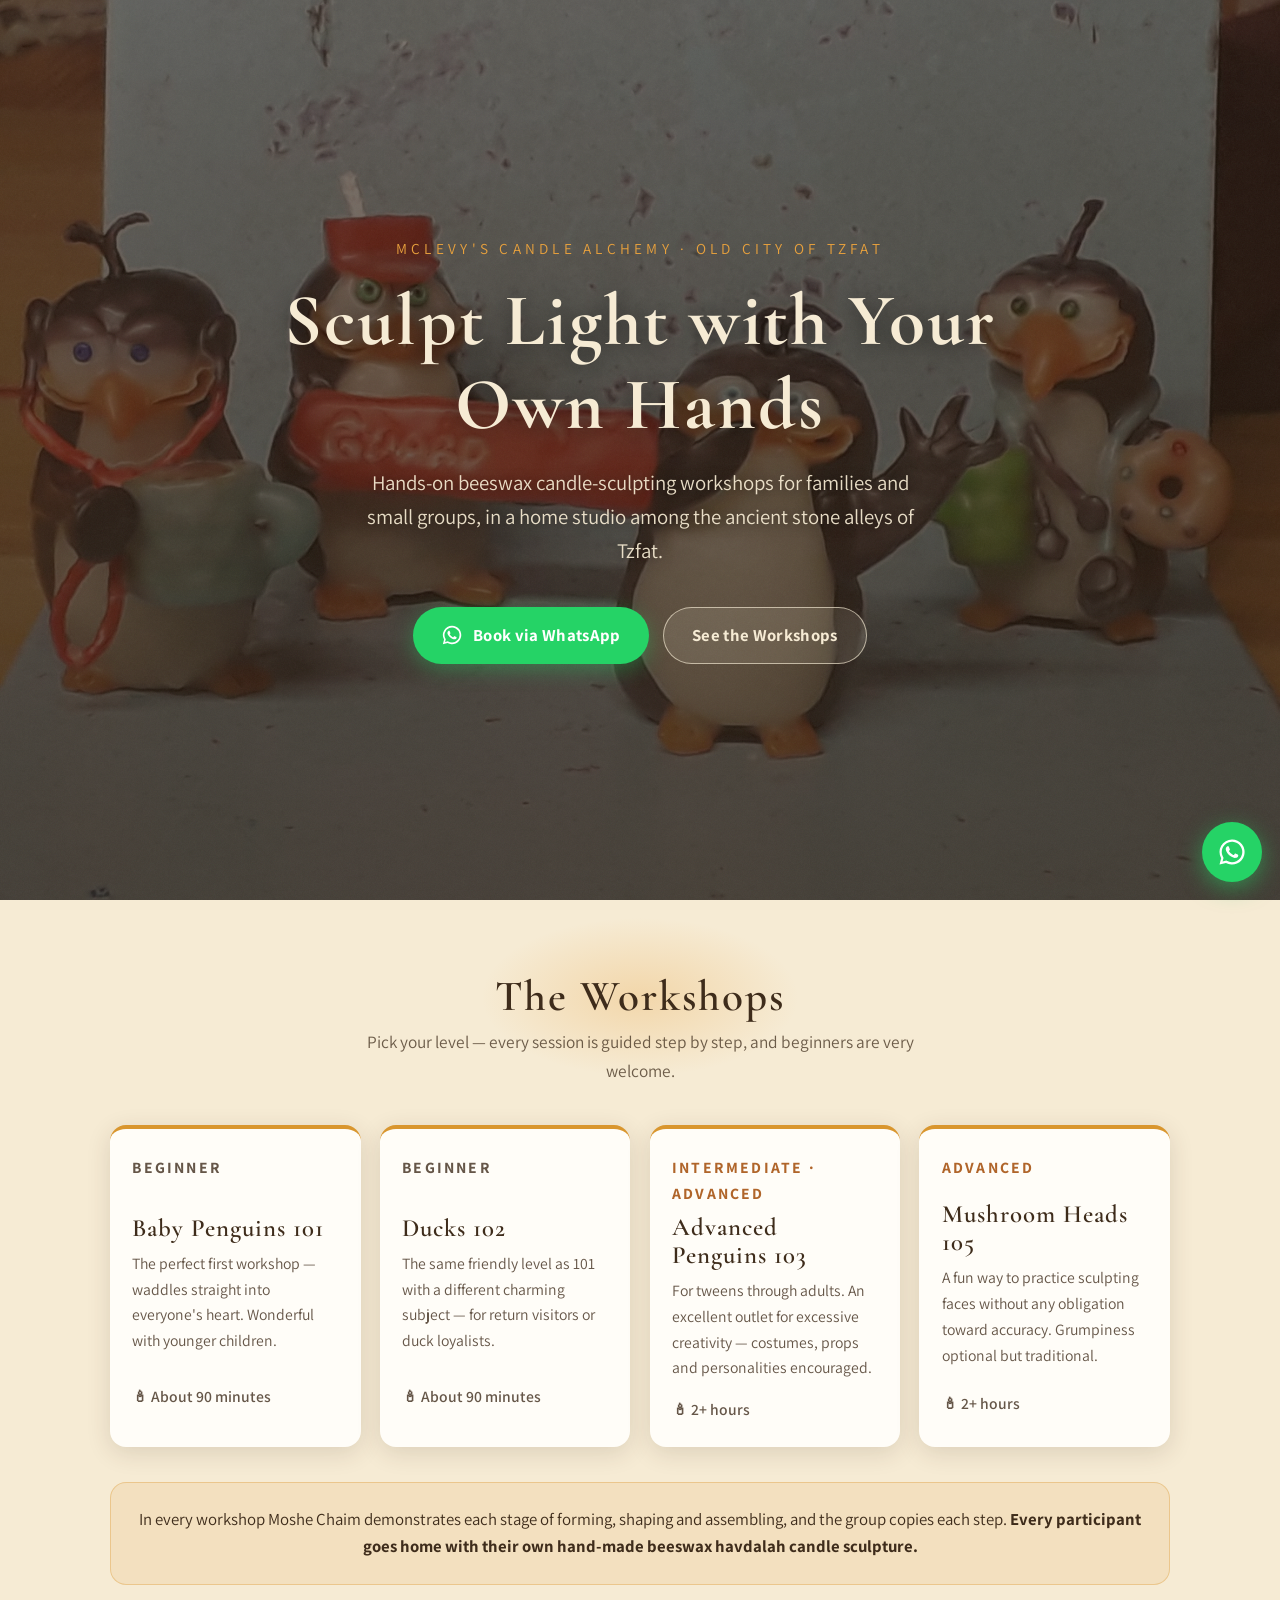
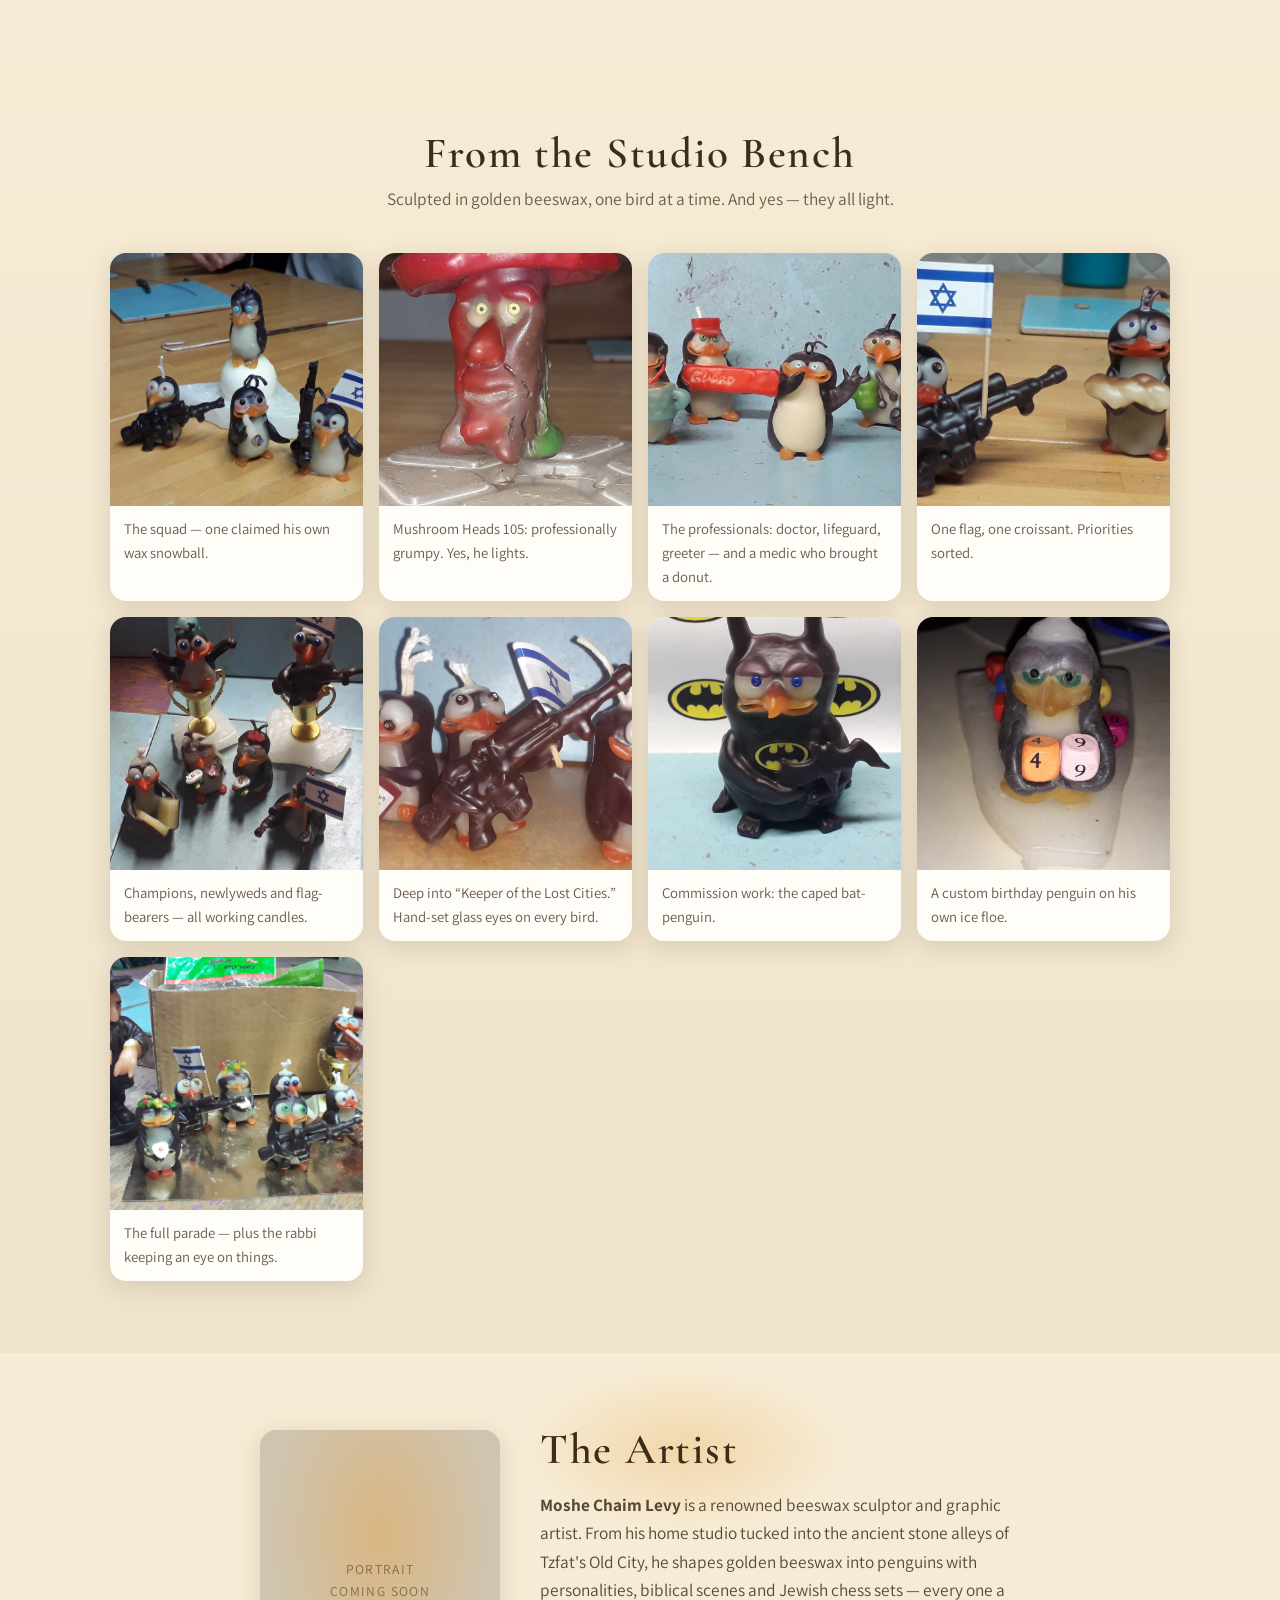
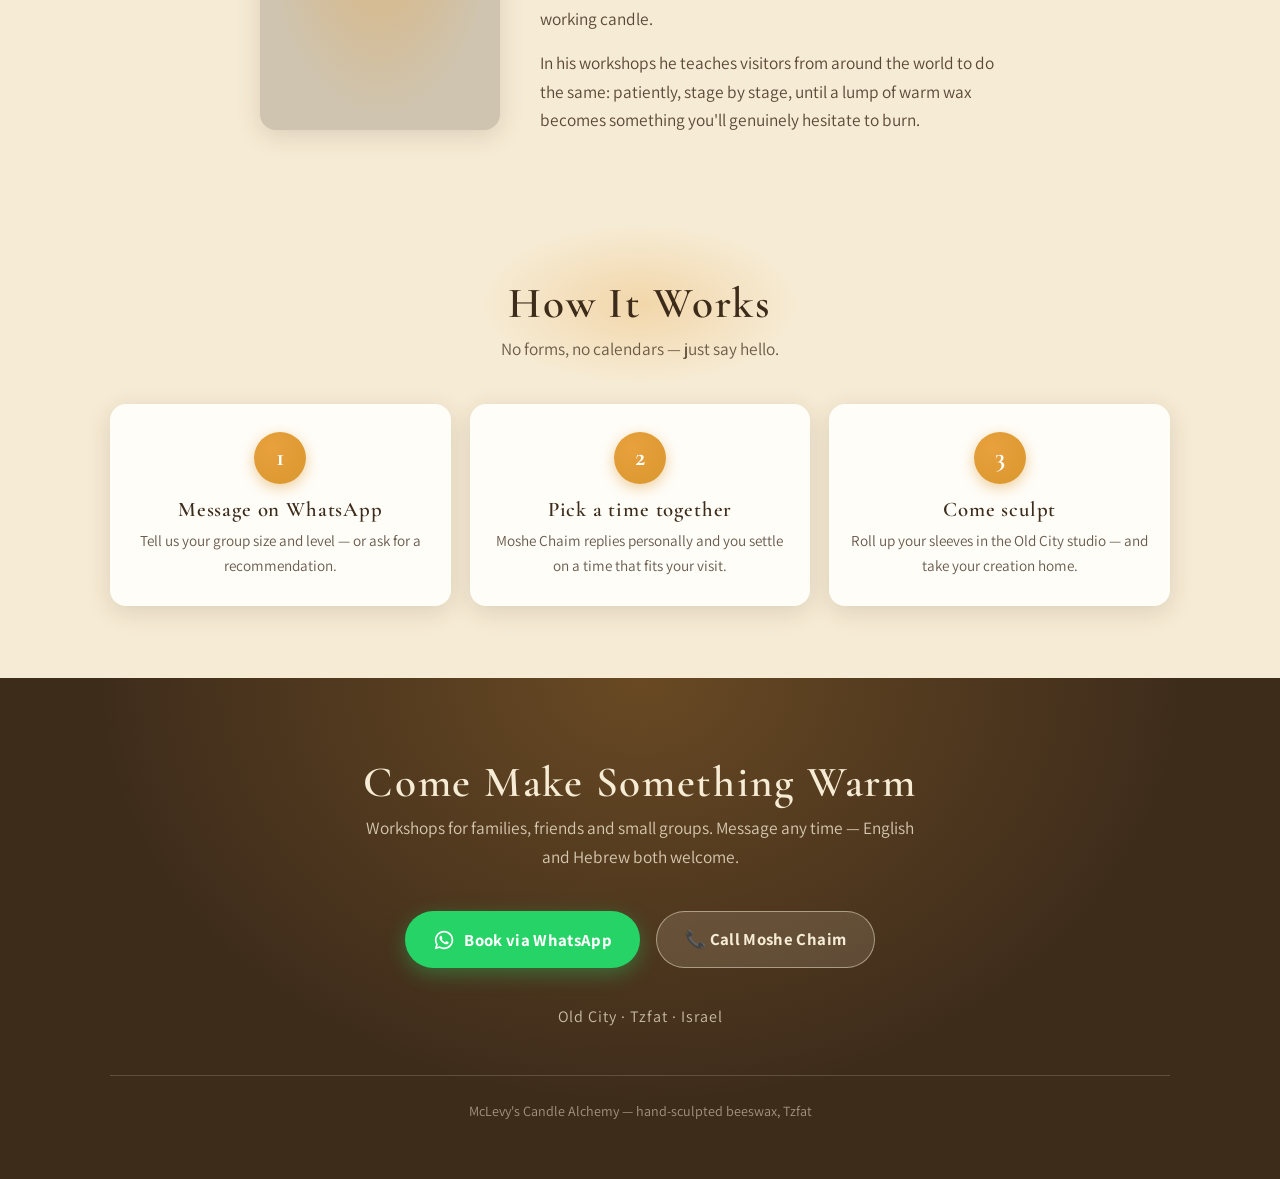
==== commit fe3b1af7: "Add the nine studio photos; use professions lineup as hero Photos renamed per the manifest (original" ====
--- a/gallery/index.html
+++ b/gallery/index.html
@@ -10,8 +10,8 @@
 <meta property="og:type" content="website">
 <meta property="og:title" content="McLevy's Candle Alchemy — Sculpt Light with Your Own Hands">
 <meta property="og:description" content="Hands-on beeswax candle sculpting workshops in the Old City of Tzfat. Every participant goes home with their own hand-made havdalah candle sculpture.">
-<!-- REPLACE: absolute URL of an OG share image (1200x630), e.g. the penguin squad photo -->
-<meta property="og:image" content="../images/penguin-squad.jpg">
+<!-- REPLACE: absolute URL of an OG share image (1200x630) once the final domain is known -->
+<meta property="og:image" content="../images/profession-penguins.jpg">
 
 <link rel="icon" href="data:image/svg+xml,%3Csvg xmlns='http://www.w3.org/2000/svg' viewBox='0 0 32 32'%3E%3Cpath d='M16 3c3 4 5 6 5 9a5 5 0 0 1-10 0c0-3 2-5 5-9z' fill='%23E8A13D'/%3E%3Crect x='13' y='16' width='6' height='13' rx='2' fill='%23D9962E'/%3E%3C/svg%3E">
 
@@ -894,14 +894,17 @@
   if (img.complete && img.naturalWidth === 0) markMissing();
 });
 
-/* ---------- hero background: strongest group shot, if present ---------- */
+/* ---------- hero background: strongest group shot, if present ----------
+   The professions lineup keeps the hero family-friendly; swap to
+   '../images/penguin-squad.jpg' to lead with the squad instead. */
+const HERO_IMAGE = '../images/profession-penguins.jpg';
 (function () {
   const probe = new Image();
   probe.onload = () => {
     document.querySelector('.hero').style.backgroundImage =
-      "linear-gradient(rgba(42, 28, 16, 0.62), rgba(42, 28, 16, 0.78)), url('../images/penguin-squad.jpg')";
+      "linear-gradient(rgba(42, 28, 16, 0.62), rgba(42, 28, 16, 0.78)), url('" + HERO_IMAGE + "')";
   };
-  probe.src = '../images/penguin-squad.jpg';
+  probe.src = HERO_IMAGE;
 })();
 
 /* ---------- scroll reveal ---------- */
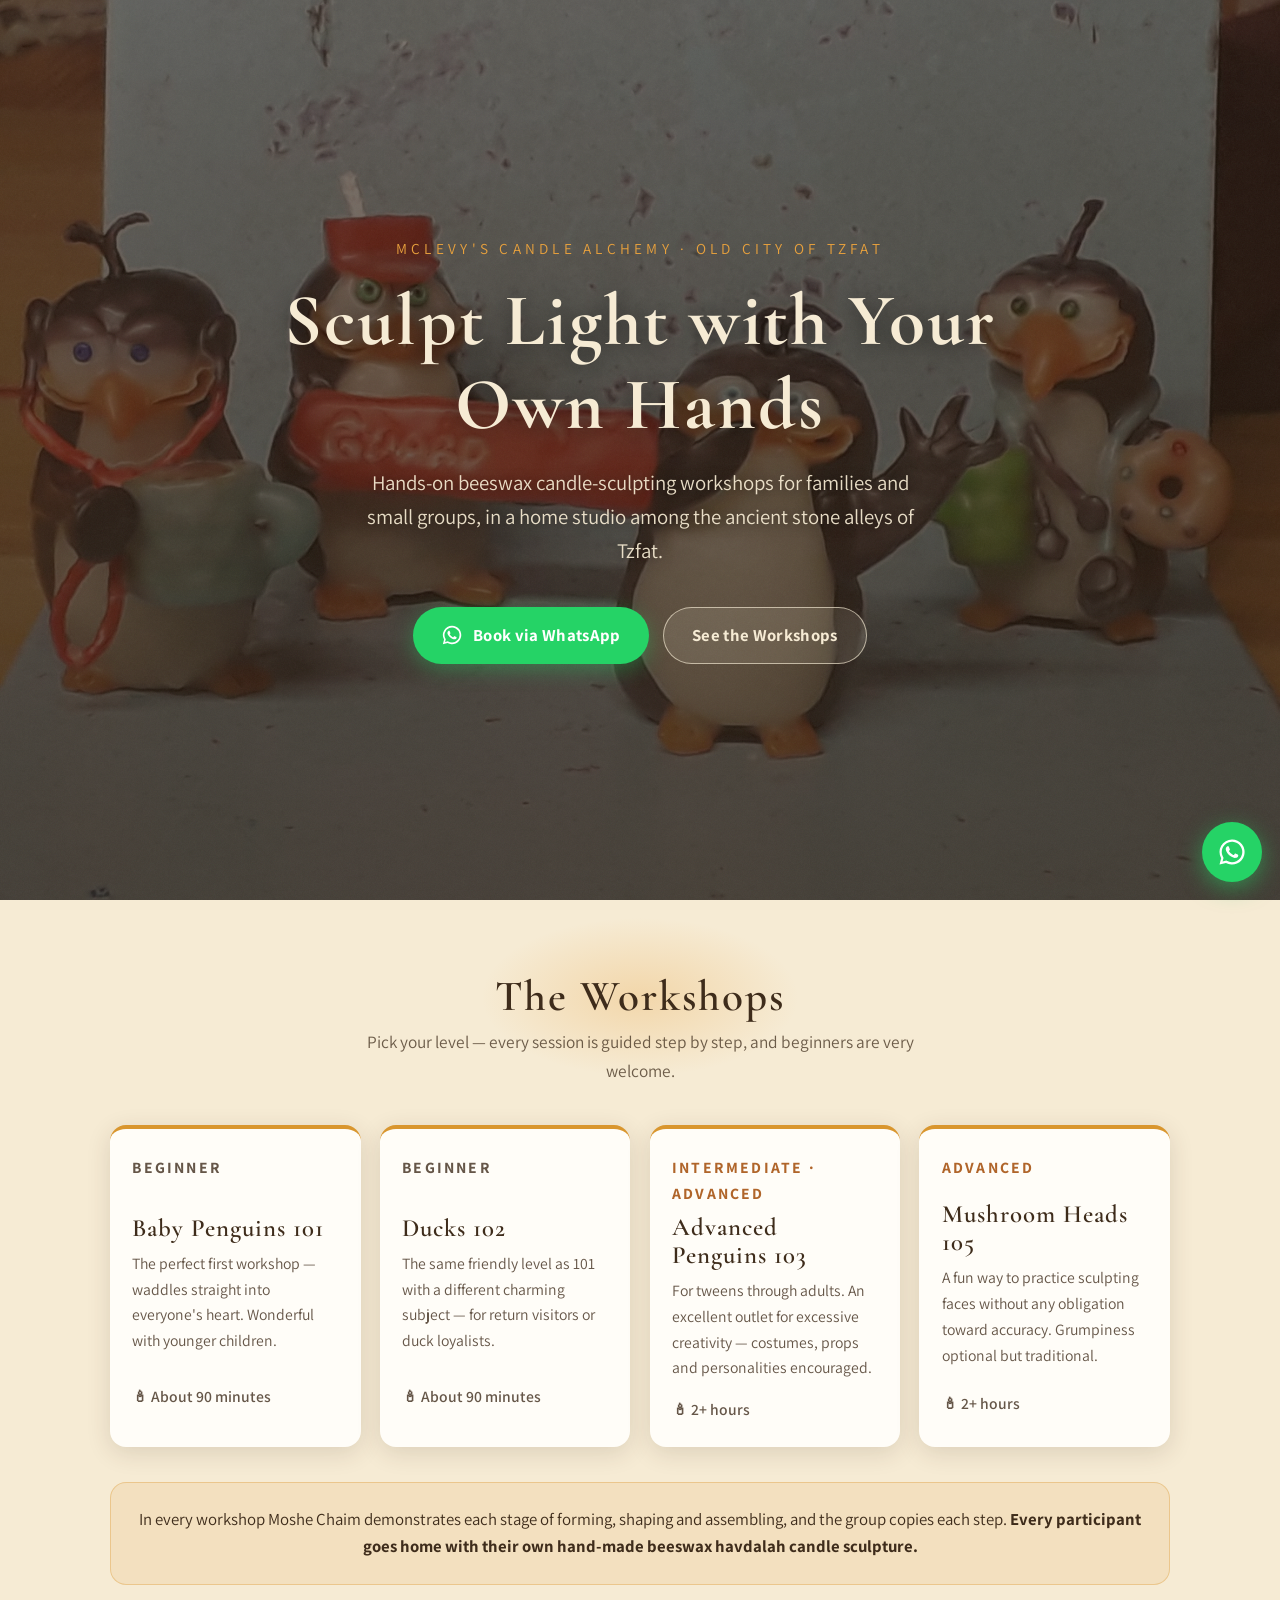
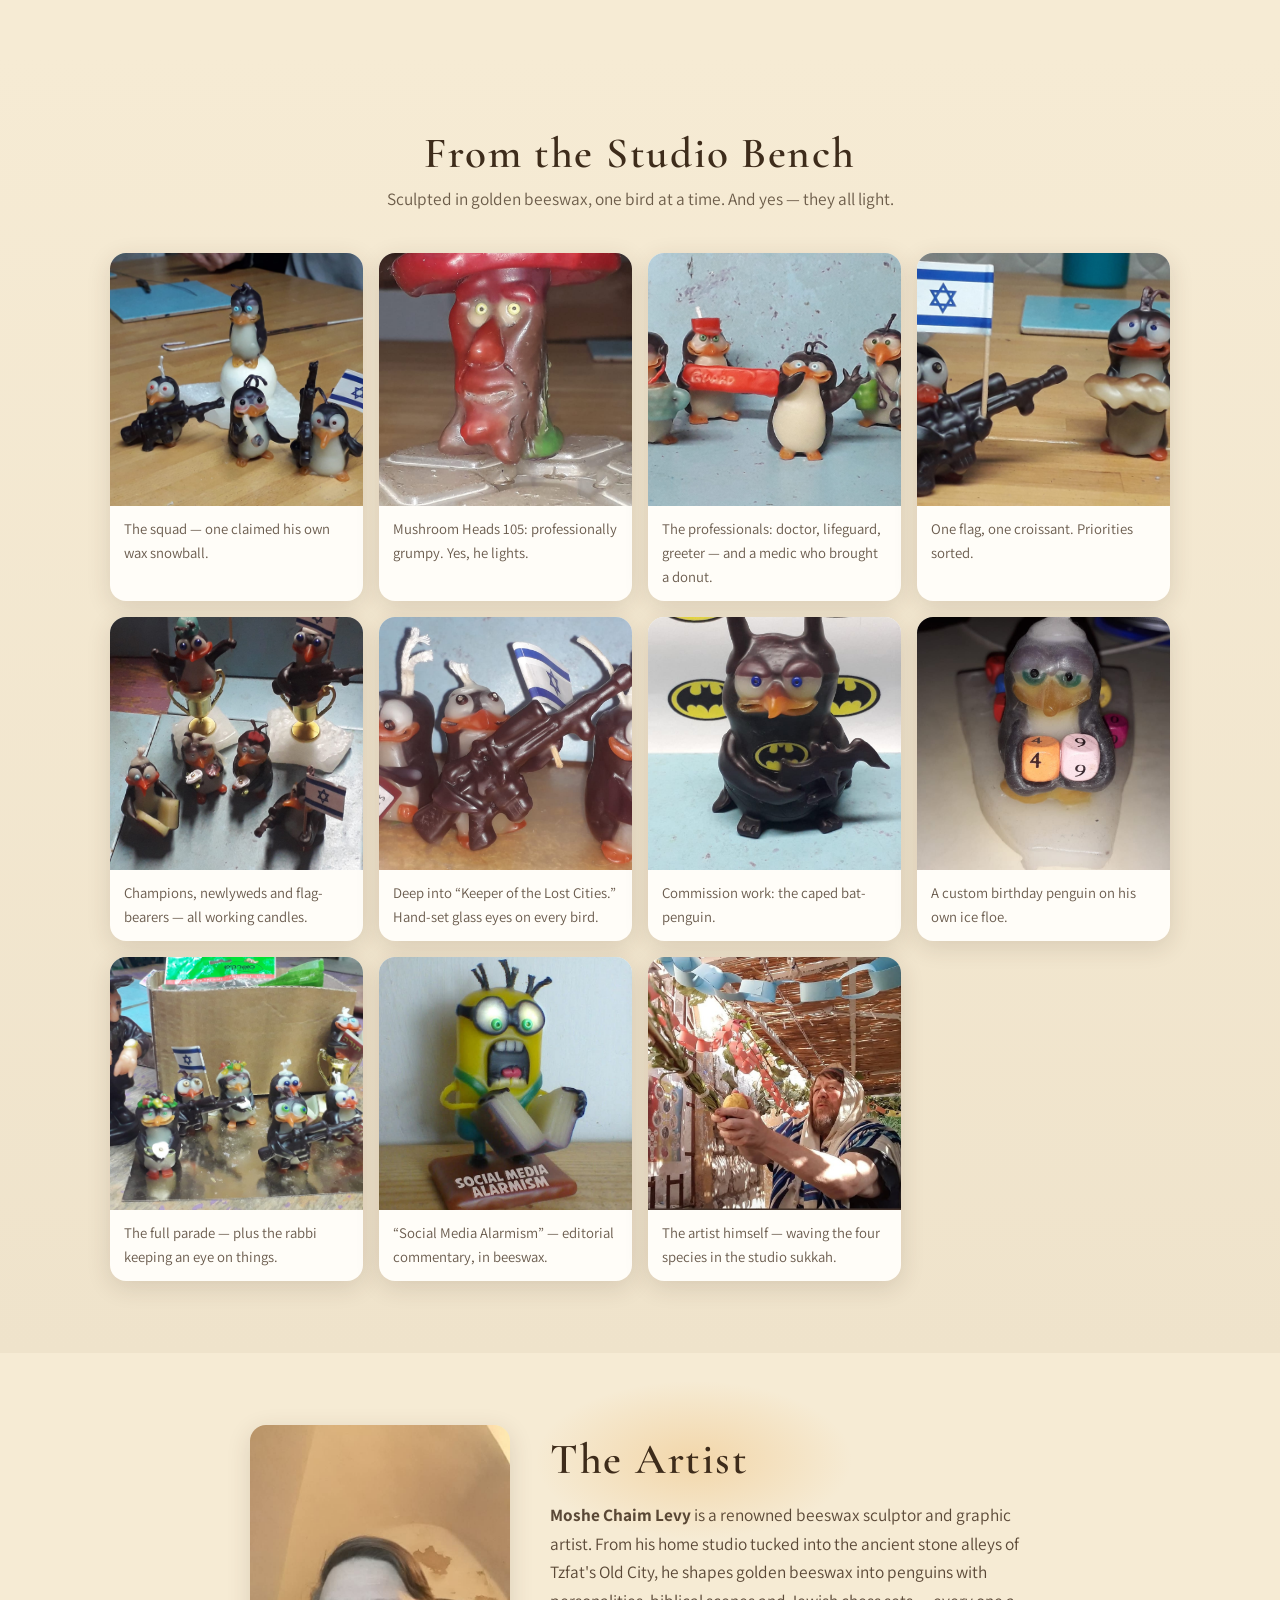
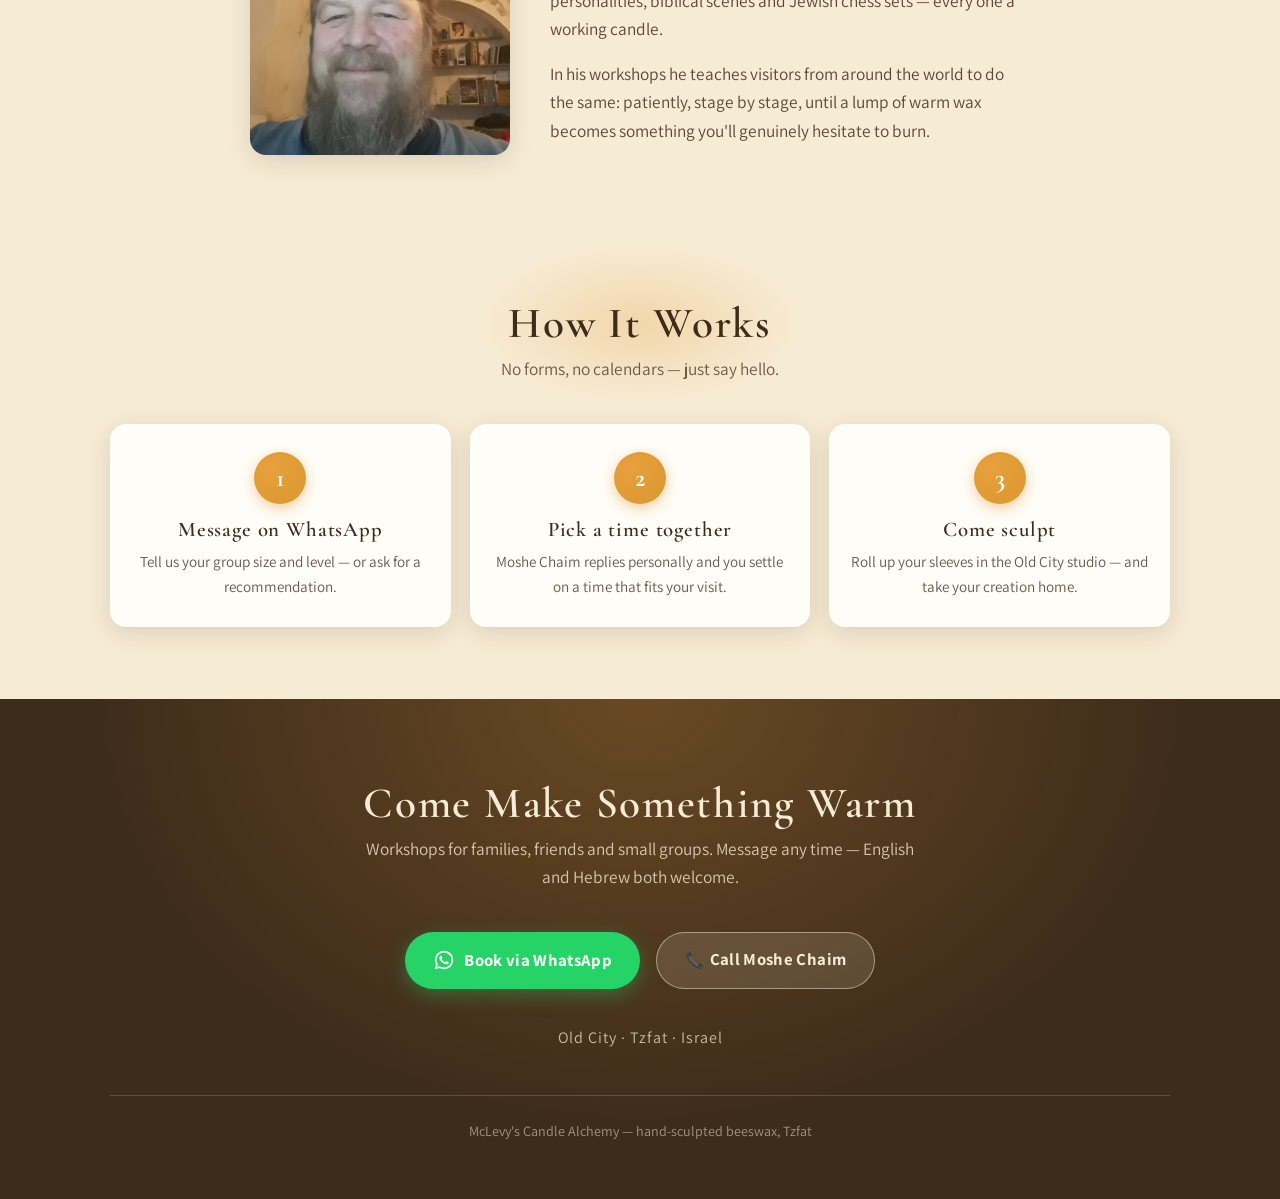
==== commit d7ca60cb: "Add Moshe Chaim portrait and two more gallery pieces Cropped from the supplied screenshots: studio s" ====
--- a/gallery/index.html
+++ b/gallery/index.html
@@ -308,23 +308,13 @@
 }
 
 .portrait {
-  width: 240px;
-  height: 300px;
+  width: 260px;
+  height: 330px;
   border-radius: var(--radius);
   flex: 0 0 auto;
-  background:
-    radial-gradient(ellipse at 50% 35%, rgba(232, 161, 61, 0.4), transparent 65%),
-    var(--stone);
+  object-fit: cover;
+  object-position: 50% 42%;
   box-shadow: var(--shadow);
-  display: flex;
-  align-items: center;
-  justify-content: center;
-  color: rgba(62, 44, 27, 0.55);
-  font-size: 0.85rem;
-  letter-spacing: 0.1em;
-  text-transform: uppercase;
-  text-align: center;
-  padding: 1rem;
 }
 
 .about-text { max-width: 480px; font-size: 1.08rem; }
@@ -664,9 +654,22 @@
         <figcaption>The full parade — plus the rabbi keeping an eye on things.</figcaption>
       </figure>
 
+      <figure class="tile reveal">
+        <button type="button" data-lightbox>
+          <img src="../images/minion-alarmism.jpg" loading="lazy" alt="Minion-style beeswax figure gasping at an open book, on a base captioned Social Media Alarmism">
+        </button>
+        <figcaption>“Social Media Alarmism” — editorial commentary, in beeswax.</figcaption>
+      </figure>
+
+      <figure class="tile reveal">
+        <button type="button" data-lightbox>
+          <img src="../images/artist-sukkah.jpg" loading="lazy" alt="Moshe Chaim Levy in a tallit, waving the four species in his decorated sukkah">
+        </button>
+        <figcaption>The artist himself — waving the four species in the studio sukkah.</figcaption>
+      </figure>
+
       <!-- REPLACE: photo — biblical scene sculpture -->
       <!-- REPLACE: photo — Jewish chess set -->
-      <!-- REPLACE: photo — additional biblical scene or chess set -->
     </div>
   </div>
 </section>
@@ -674,8 +677,7 @@
 <!-- ================= ABOUT ================= -->
 <section id="about">
   <div class="wrap about-flex">
-    <!-- REPLACE: portrait photo of Moshe Chaim in the studio -->
-    <div class="portrait reveal" role="img" aria-label="Portrait of Moshe Chaim Levy — photo coming soon">portrait<br>coming soon</div>
+    <img class="portrait reveal" src="../images/moshe-chaim-portrait.jpg" alt="Moshe Chaim Levy in his vaulted Old City studio" loading="lazy">
     <div class="about-text reveal">
       <h2>The Artist</h2>
       <p><strong>Moshe Chaim Levy</strong> is a renowned beeswax sculptor and graphic artist. From his home studio tucked into the ancient stone alleys of Tzfat's Old City, he shapes golden beeswax into penguins with personalities, biblical scenes and Jewish chess sets — every one a working candle.</p>
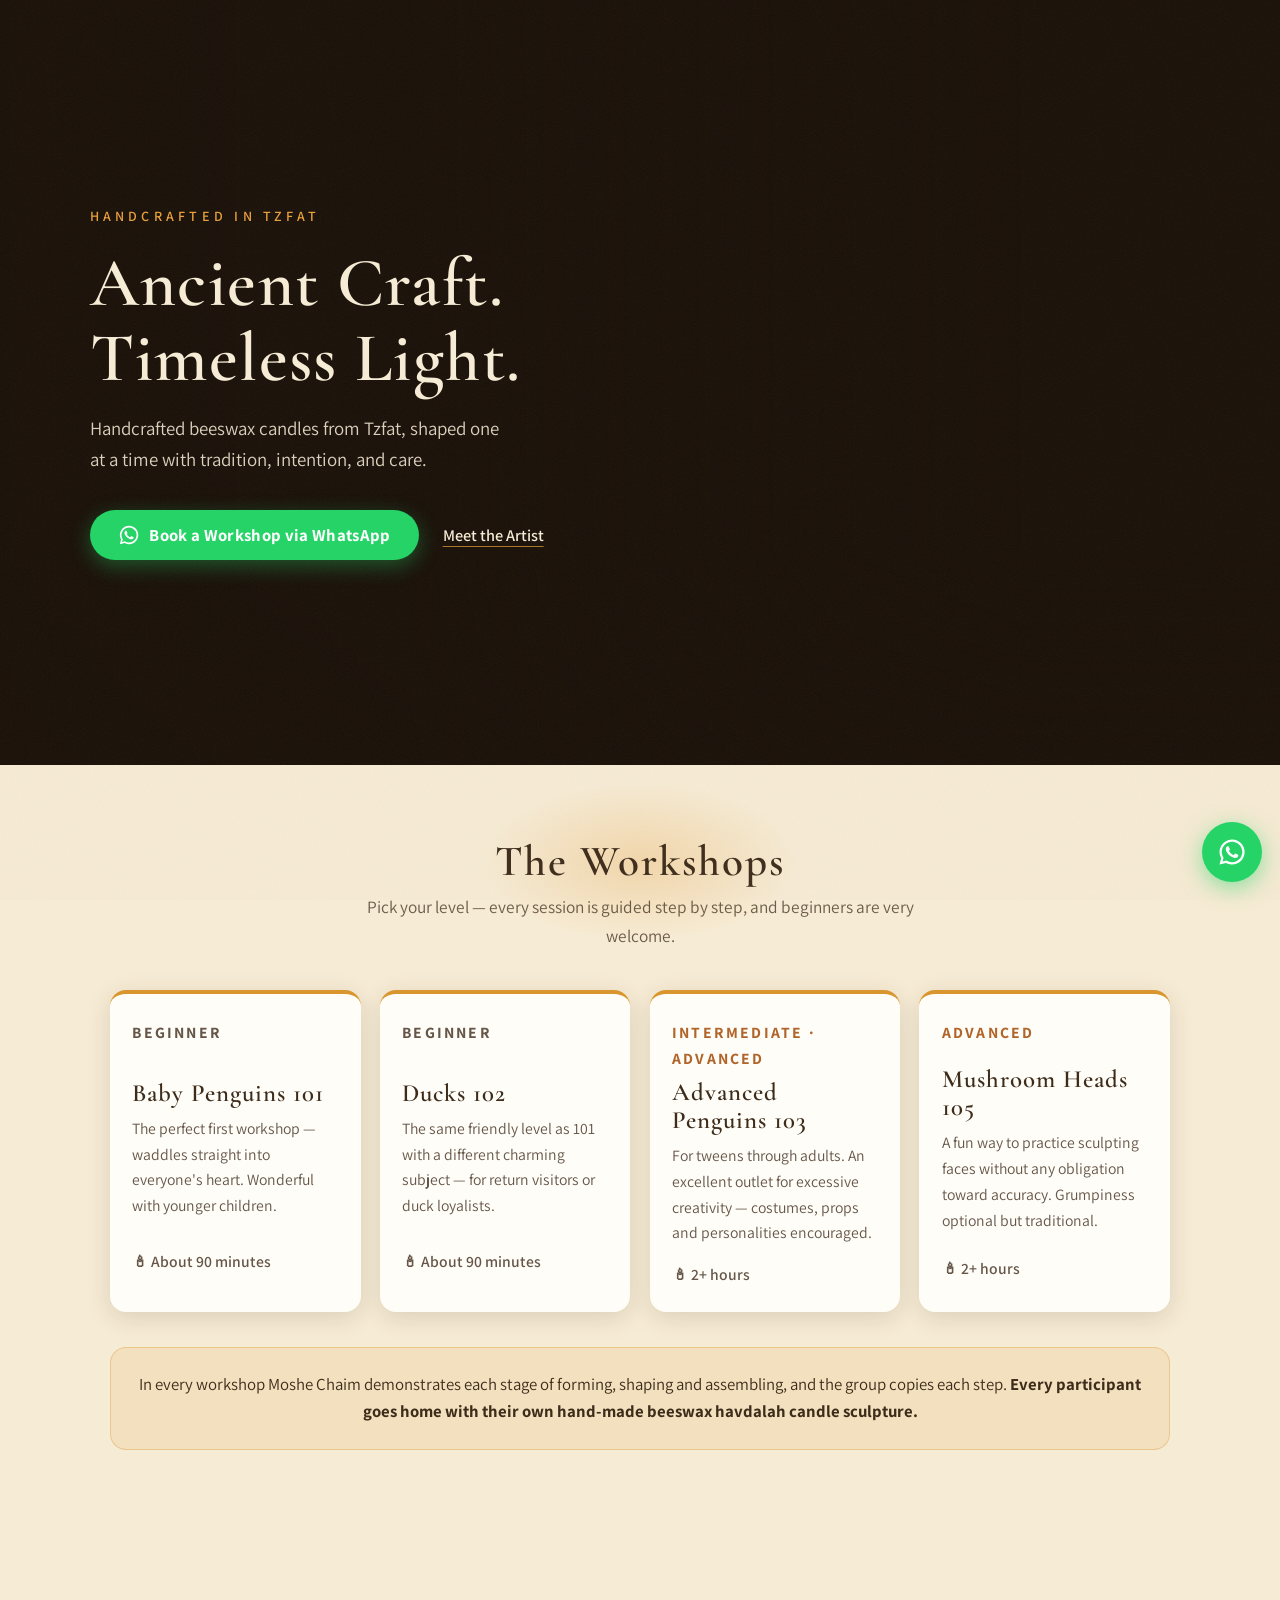
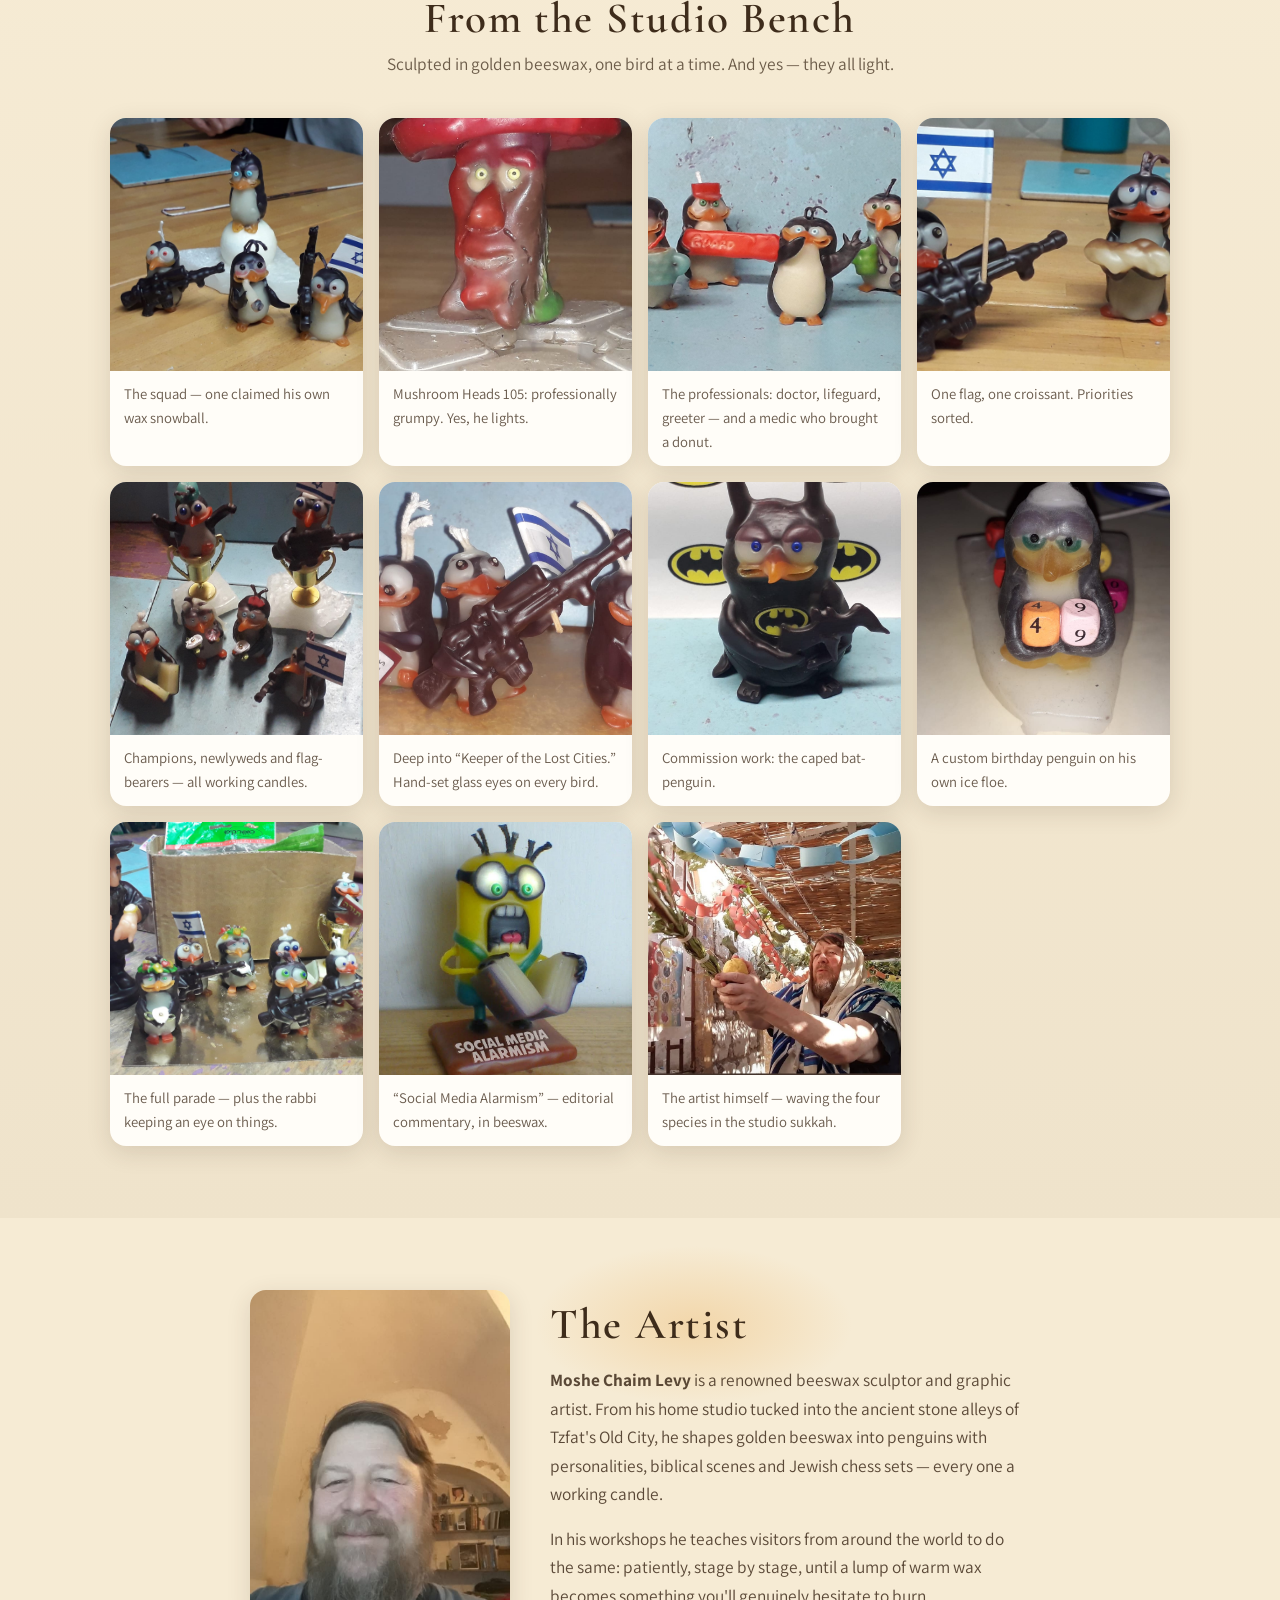
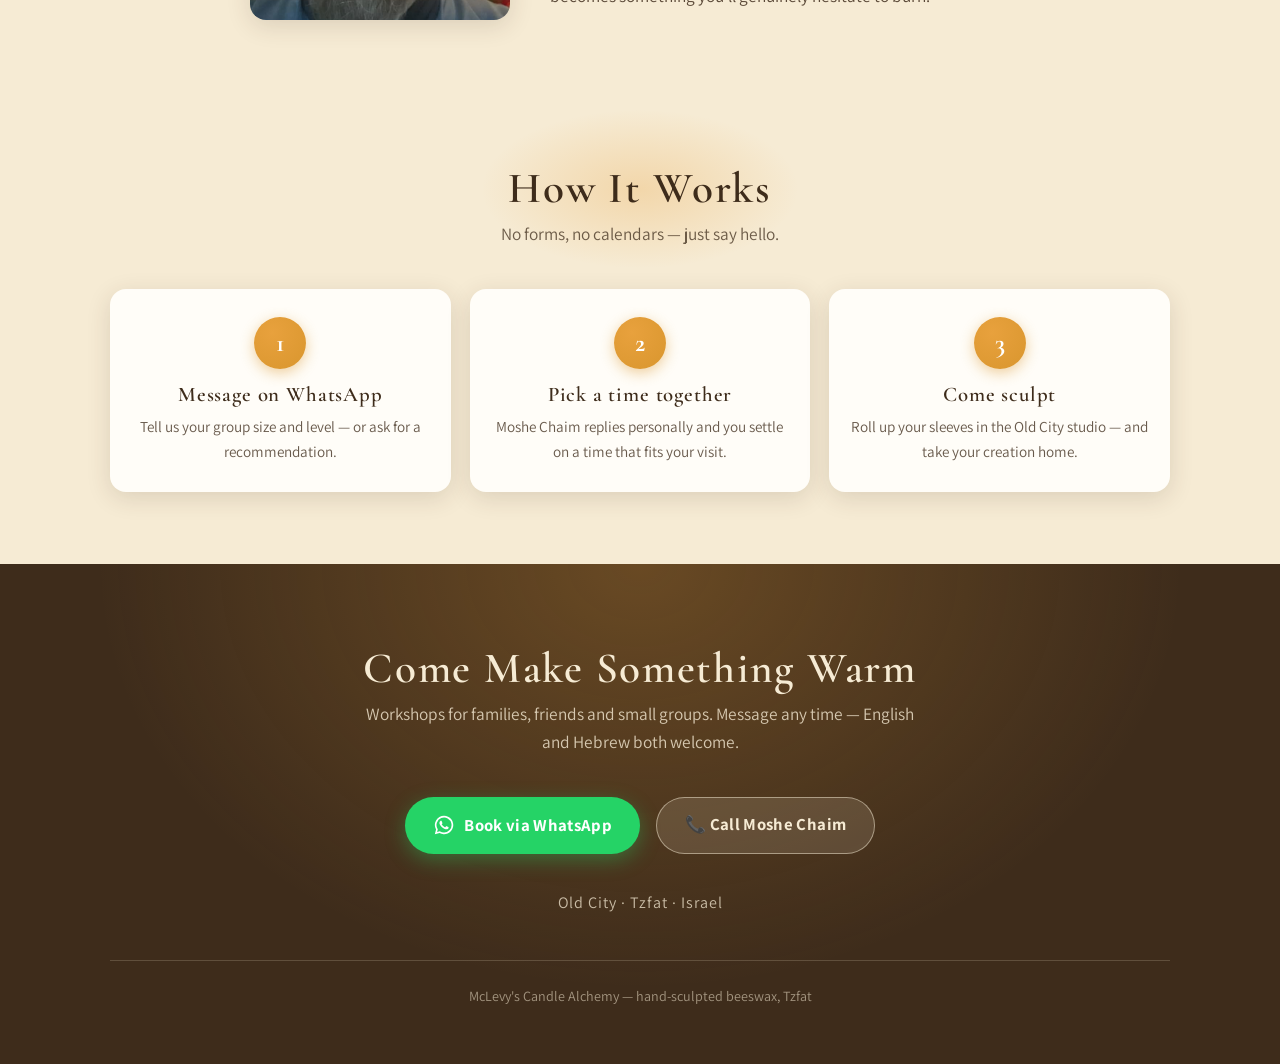
==== commit c344448e: "Rework hero: candlelit bench image, WhatsApp booking CTA Cinematic hero built from a faceless crop o" ====
--- a/gallery/index.html
+++ b/gallery/index.html
@@ -12,6 +12,10 @@
 <meta property="og:description" content="Hands-on beeswax candle sculpting workshops in the Old City of Tzfat. Every participant goes home with their own hand-made havdalah candle sculpture.">
 <!-- REPLACE: absolute URL of an OG share image (1200x630) once the final domain is known -->
 <meta property="og:image" content="../images/profession-penguins.jpg">
+
+<!-- Above-the-fold hero image: fetch at highest priority, right variant per viewport -->
+<link rel="preload" as="image" type="image/webp" href="../images/hero/hero-bench-m-580.webp" media="(max-width: 767px)">
+<link rel="preload" as="image" type="image/webp" imagesrcset="../images/hero/hero-bench-867.webp 867w, ../images/hero/hero-bench-1156.webp 1156w" imagesizes="100vw" media="(min-width: 768px)">
 
 <link rel="icon" href="data:image/svg+xml,%3Csvg xmlns='http://www.w3.org/2000/svg' viewBox='0 0 32 32'%3E%3Cpath d='M16 3c3 4 5 6 5 9a5 5 0 0 1-10 0c0-3 2-5 5-9z' fill='%23E8A13D'/%3E%3Crect x='13' y='16' width='6' height='13' rx='2' fill='%23D9962E'/%3E%3C/svg%3E">
 
@@ -106,6 +110,7 @@
   html { scroll-behavior: auto; }
   .reveal { opacity: 1; transform: none; transition: none; }
   .fab { animation: none !important; }
+  .hero-media img { animation: none !important; }
 }
 
 /* ---------- buttons ---------- */
@@ -136,59 +141,129 @@
 .btn-wa { background: var(--whatsapp); color: #fff; box-shadow: 0 6px 20px rgba(37, 211, 102, 0.35); }
 .btn-wa:hover { background: var(--whatsapp-dark); }
 
-.btn-ghost {
-  background: rgba(246, 235, 212, 0.12);
-  color: var(--cream);
-  border: 1.5px solid rgba(246, 235, 212, 0.65);
-}
-.btn-ghost:hover { background: rgba(246, 235, 212, 0.22); }
-
 .btn-call { background: var(--umber); color: var(--cream); }
 .btn-call:hover { background: #2e2014; }
 
 /* ---------- hero ---------- */
 .hero {
-  min-height: 100svh;
+  position: relative;
+  height: 85vh;
+  min-height: 560px;
   display: flex;
   align-items: center;
-  justify-content: center;
-  text-align: center;
-  padding: 5rem 1.25rem;
+  overflow: hidden;
   color: var(--cream);
+  background: #1a1109; /* paints before the image arrives — no flash, no shift */
+}
+
+.hero-media, .hero-media img {
+  position: absolute;
+  inset: 0;
+  width: 100%;
+  height: 100%;
+}
+
+.hero-media img {
+  object-fit: cover;
+  /* keep the hands, carving tool and penguin figure right of the copy */
+  object-position: 58% 42%;
+  transform-origin: 60% 45%;
+  animation: hero-zoom 26s ease-out forwards;
+}
+
+@keyframes hero-zoom {
+  from { transform: scale(1); }
+  to   { transform: scale(1.045); }
+}
+
+/* left panel dark enough for copy (and to bury the mockup's baked-in
+   text); centre and right stay warm and readable */
+.hero-scrim {
+  position: absolute;
+  inset: 0;
   background:
-    radial-gradient(ellipse at 50% 30%, rgba(232, 161, 61, 0.35), transparent 55%),
-    linear-gradient(165deg, #2a1c10 0%, #3E2C1B 45%, #6b4a28 100%);
-  background-size: cover;
-  background-position: center;
-}
-
-.hero-inner { max-width: 720px; position: relative; z-index: 2; }
-
-.hero-kicker {
-  font-size: 0.95rem;
+    linear-gradient(180deg, rgba(26, 17, 9, 0) 72%, rgba(26, 17, 9, 0.35) 100%),
+    linear-gradient(90deg,
+      rgba(26, 17, 9, 0.93) 0%,
+      rgba(26, 17, 9, 0.85) 32%,
+      rgba(26, 17, 9, 0.45) 50%,
+      rgba(26, 17, 9, 0.12) 66%,
+      rgba(26, 17, 9, 0) 80%);
+}
+
+.hero-copy {
+  position: relative;
+  z-index: 2;
+  max-width: 700px;
+  padding-left: clamp(1.5rem, 7vw, 6.5rem);
+  padding-right: 2rem;
+}
+
+.hero-eyebrow {
+  font-size: 0.88rem;
+  font-weight: 600;
   text-transform: uppercase;
-  letter-spacing: 0.28em;
+  letter-spacing: 0.3em;
   color: var(--flame);
   margin-bottom: 1.1rem;
 }
 
 .hero h1 {
-  font-size: clamp(2.6rem, 8vw, 4.6rem);
-  font-weight: 700;
-  letter-spacing: 0.03em;
-  text-shadow: 0 2px 24px rgba(0, 0, 0, 0.55);
+  font-size: clamp(2.5rem, 5.4vw, 4.4rem);
+  font-weight: 600;
+  letter-spacing: 0.02em;
+  line-height: 1.08;
+  color: #F6EBD4;
   margin-bottom: 1.1rem;
 }
 
 .hero-sub {
-  font-size: clamp(1.05rem, 2.6vw, 1.3rem);
-  color: rgba(246, 235, 212, 0.92);
-  max-width: 560px;
-  margin: 0 auto 2.4rem;
-  text-shadow: 0 1px 12px rgba(0, 0, 0, 0.5);
-}
-
-.hero-actions { display: flex; gap: 0.9rem; justify-content: center; flex-wrap: wrap; }
+  font-size: clamp(1rem, 1.5vw, 1.18rem);
+  color: rgba(246, 235, 212, 0.88);
+  max-width: 46ch;
+  margin-bottom: 2.2rem;
+}
+
+.hero-actions { display: flex; align-items: center; gap: 1.5rem; flex-wrap: wrap; }
+
+.hero-link {
+  color: #F6EBD4;
+  font-weight: 600;
+  font-size: 1.02rem;
+  text-decoration: underline;
+  text-underline-offset: 5px;
+  text-decoration-color: rgba(232, 161, 61, 0.7);
+  padding: 0.5rem 0; /* comfortable tap target */
+}
+.hero-link:hover { text-decoration-color: var(--flame); }
+
+/* tablet: same layout, tighter copy panel, frame nudged to the figures */
+@media (min-width: 768px) and (max-width: 1100px) {
+  .hero-media img { object-position: 46% 42%; }
+  .hero h1 { font-size: clamp(2.4rem, 5.8vw, 3.4rem); }
+}
+
+/* mobile: copy near the bottom, face and hands prioritised up top */
+@media (max-width: 767px) {
+  .hero {
+    height: 75svh;
+    min-height: 520px;
+    align-items: flex-end;
+  }
+  .hero-media img { object-position: 48% 45%; }
+  .hero-scrim {
+    background: linear-gradient(180deg,
+      rgba(26, 17, 9, 0.25) 0%,
+      rgba(26, 17, 9, 0) 22%,
+      rgba(26, 17, 9, 0) 42%,
+      rgba(26, 17, 9, 0.55) 62%,
+      rgba(26, 17, 9, 0.93) 88%);
+  }
+  .hero-copy {
+    padding: 0 1.4rem 2.2rem;
+  }
+  .hero-sub { margin-bottom: 1.5rem; }
+}
 
 /* ---------- workshops ---------- */
 .cards {
@@ -523,16 +598,29 @@
 
 <!-- ================= HERO ================= -->
 <header class="hero" id="top">
-  <div class="hero-inner">
-    <p class="hero-kicker">McLevy's Candle Alchemy · Old City of Tzfat</p>
-    <h1>Sculpt Light with Your Own Hands</h1>
-    <p class="hero-sub">Hands-on beeswax candle-sculpting workshops for families and small groups, in a home studio among the ancient stone alleys of Tzfat.</p>
+  <picture class="hero-media">
+    <!-- faceless composition: hands, carving tool and beeswax figures at the bench -->
+    <source media="(max-width: 767px)" type="image/webp" srcset="../images/hero/hero-bench-m-580.webp">
+    <source media="(max-width: 767px)" srcset="../images/hero/hero-bench-m-580.jpg">
+    <source type="image/webp" srcset="../images/hero/hero-bench-867.webp 867w, ../images/hero/hero-bench-1156.webp 1156w" sizes="100vw">
+    <img src="../images/hero/hero-bench-1156.jpg"
+         srcset="../images/hero/hero-bench-867.jpg 867w, ../images/hero/hero-bench-1156.jpg 1156w"
+         sizes="100vw"
+         width="1156" height="479"
+         alt="Hands carving a beeswax penguin candle at a candlelit workbench in a Tzfat stone workshop."
+         fetchpriority="high" decoding="async">
+  </picture>
+  <div class="hero-scrim" aria-hidden="true"></div>
+  <div class="hero-copy">
+    <p class="hero-eyebrow">Handcrafted in Tzfat</p>
+    <h1>Ancient Craft.<br>Timeless Light.</h1>
+    <p class="hero-sub">Handcrafted beeswax candles from Tzfat, shaped one at a time with tradition, intention, and care.</p>
     <div class="hero-actions">
       <button class="btn btn-wa" data-open-modal>
         <svg viewBox="0 0 24 24" width="22" height="22" fill="currentColor" aria-hidden="true"><path d="M12 2a10 10 0 0 0-8.66 15L2 22l5.15-1.3A10 10 0 1 0 12 2Zm0 18.2a8.2 8.2 0 0 1-4.18-1.15l-.3-.18-3.06.77.8-2.98-.2-.31A8.2 8.2 0 1 1 12 20.2Zm4.5-6.13c-.25-.13-1.47-.72-1.7-.8-.22-.09-.39-.13-.55.12-.17.25-.64.8-.78.97-.14.16-.29.18-.53.06a6.7 6.7 0 0 1-3.35-2.93c-.25-.43.25-.4.72-1.34.08-.16.04-.3-.02-.43-.06-.12-.55-1.33-.76-1.82-.2-.48-.4-.42-.55-.42h-.47c-.16 0-.43.06-.65.3-.22.25-.86.84-.86 2.05 0 1.2.88 2.37 1 2.53.12.17 1.73 2.64 4.2 3.7.59.26 1.05.4 1.4.52.6.19 1.13.16 1.56.1.47-.07 1.47-.6 1.67-1.18.2-.58.2-1.07.15-1.18-.06-.1-.23-.16-.48-.29Z"/></svg>
-        Book via WhatsApp
+        Book a Workshop via WhatsApp
       </button>
-      <a class="btn btn-ghost" href="#workshops">See the Workshops</a>
+      <a class="hero-link" href="#about">Meet the Artist</a>
     </div>
   </div>
 </header>
@@ -896,19 +984,6 @@
   if (img.complete && img.naturalWidth === 0) markMissing();
 });
 
-/* ---------- hero background: strongest group shot, if present ----------
-   The professions lineup keeps the hero family-friendly; swap to
-   '../images/penguin-squad.jpg' to lead with the squad instead. */
-const HERO_IMAGE = '../images/profession-penguins.jpg';
-(function () {
-  const probe = new Image();
-  probe.onload = () => {
-    document.querySelector('.hero').style.backgroundImage =
-      "linear-gradient(rgba(42, 28, 16, 0.62), rgba(42, 28, 16, 0.78)), url('" + HERO_IMAGE + "')";
-  };
-  probe.src = HERO_IMAGE;
-})();
-
 /* ---------- scroll reveal ---------- */
 (function () {
   const items = document.querySelectorAll('.reveal');
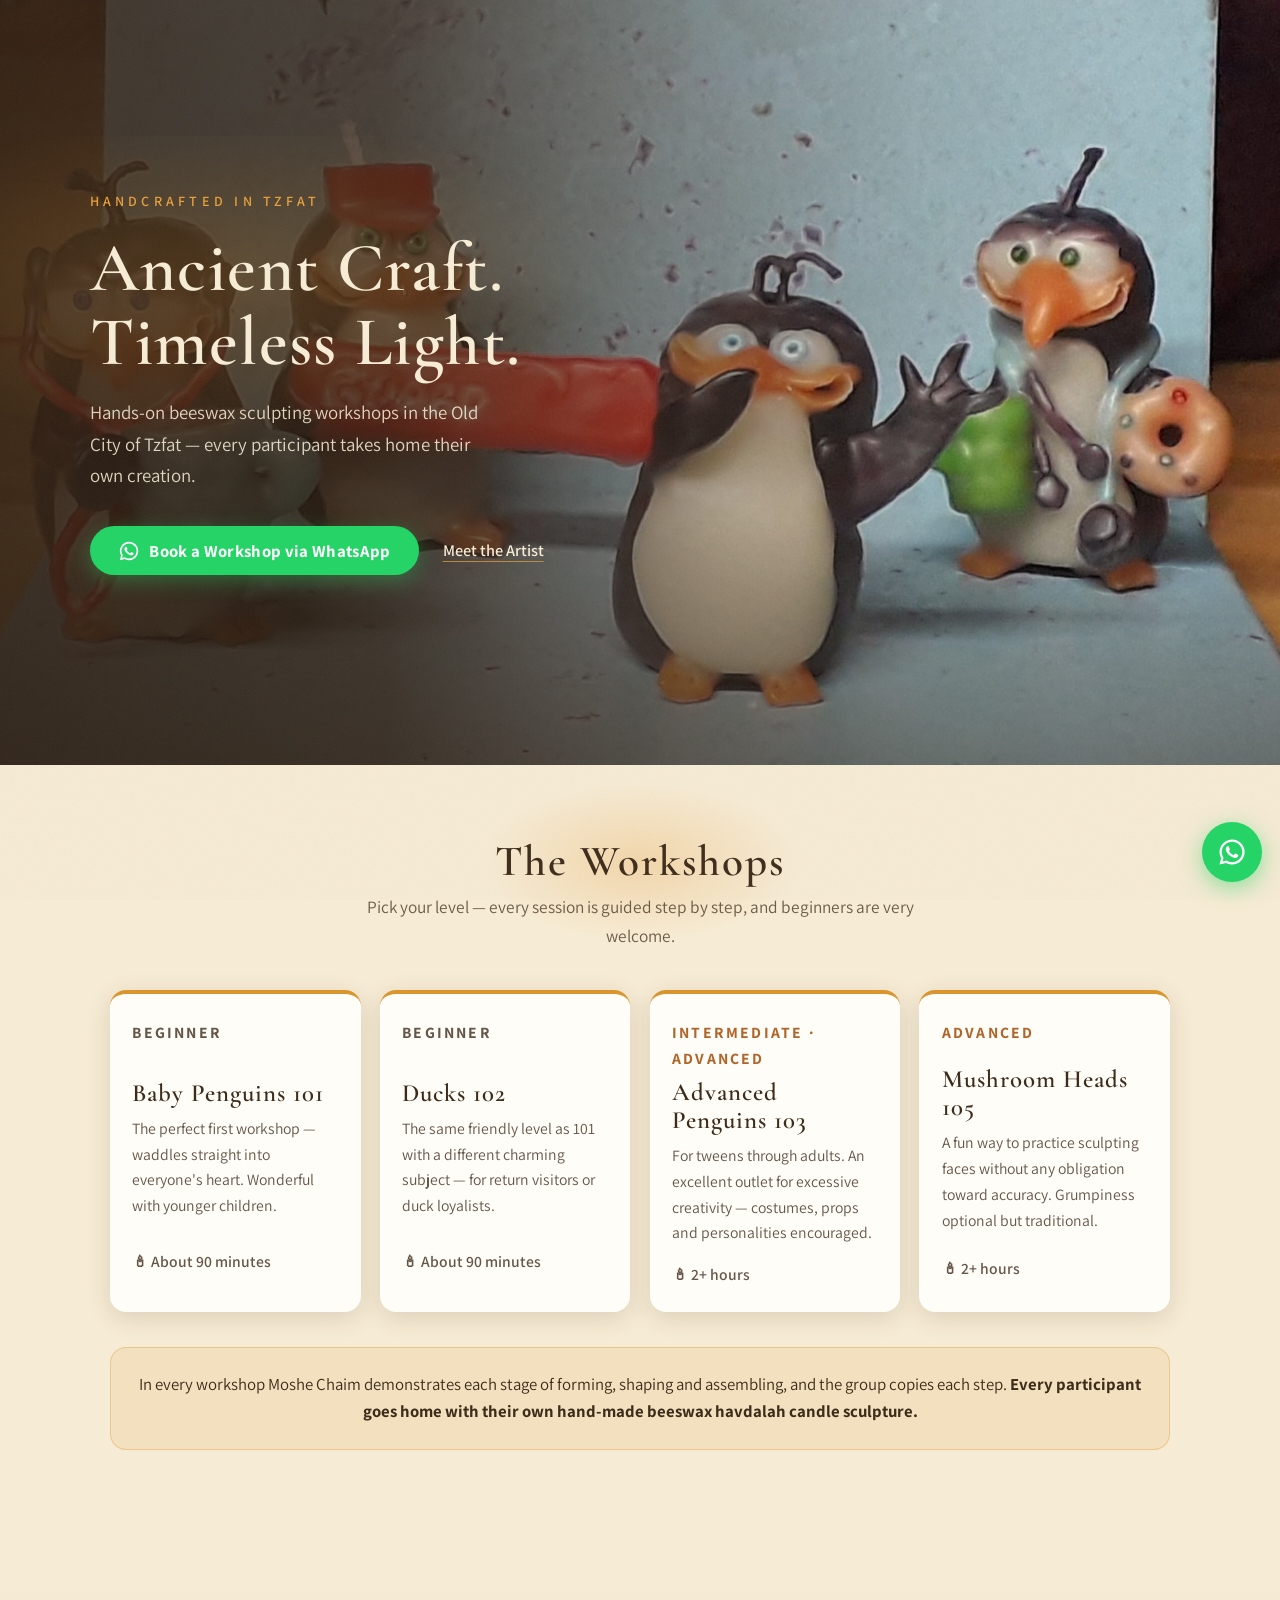
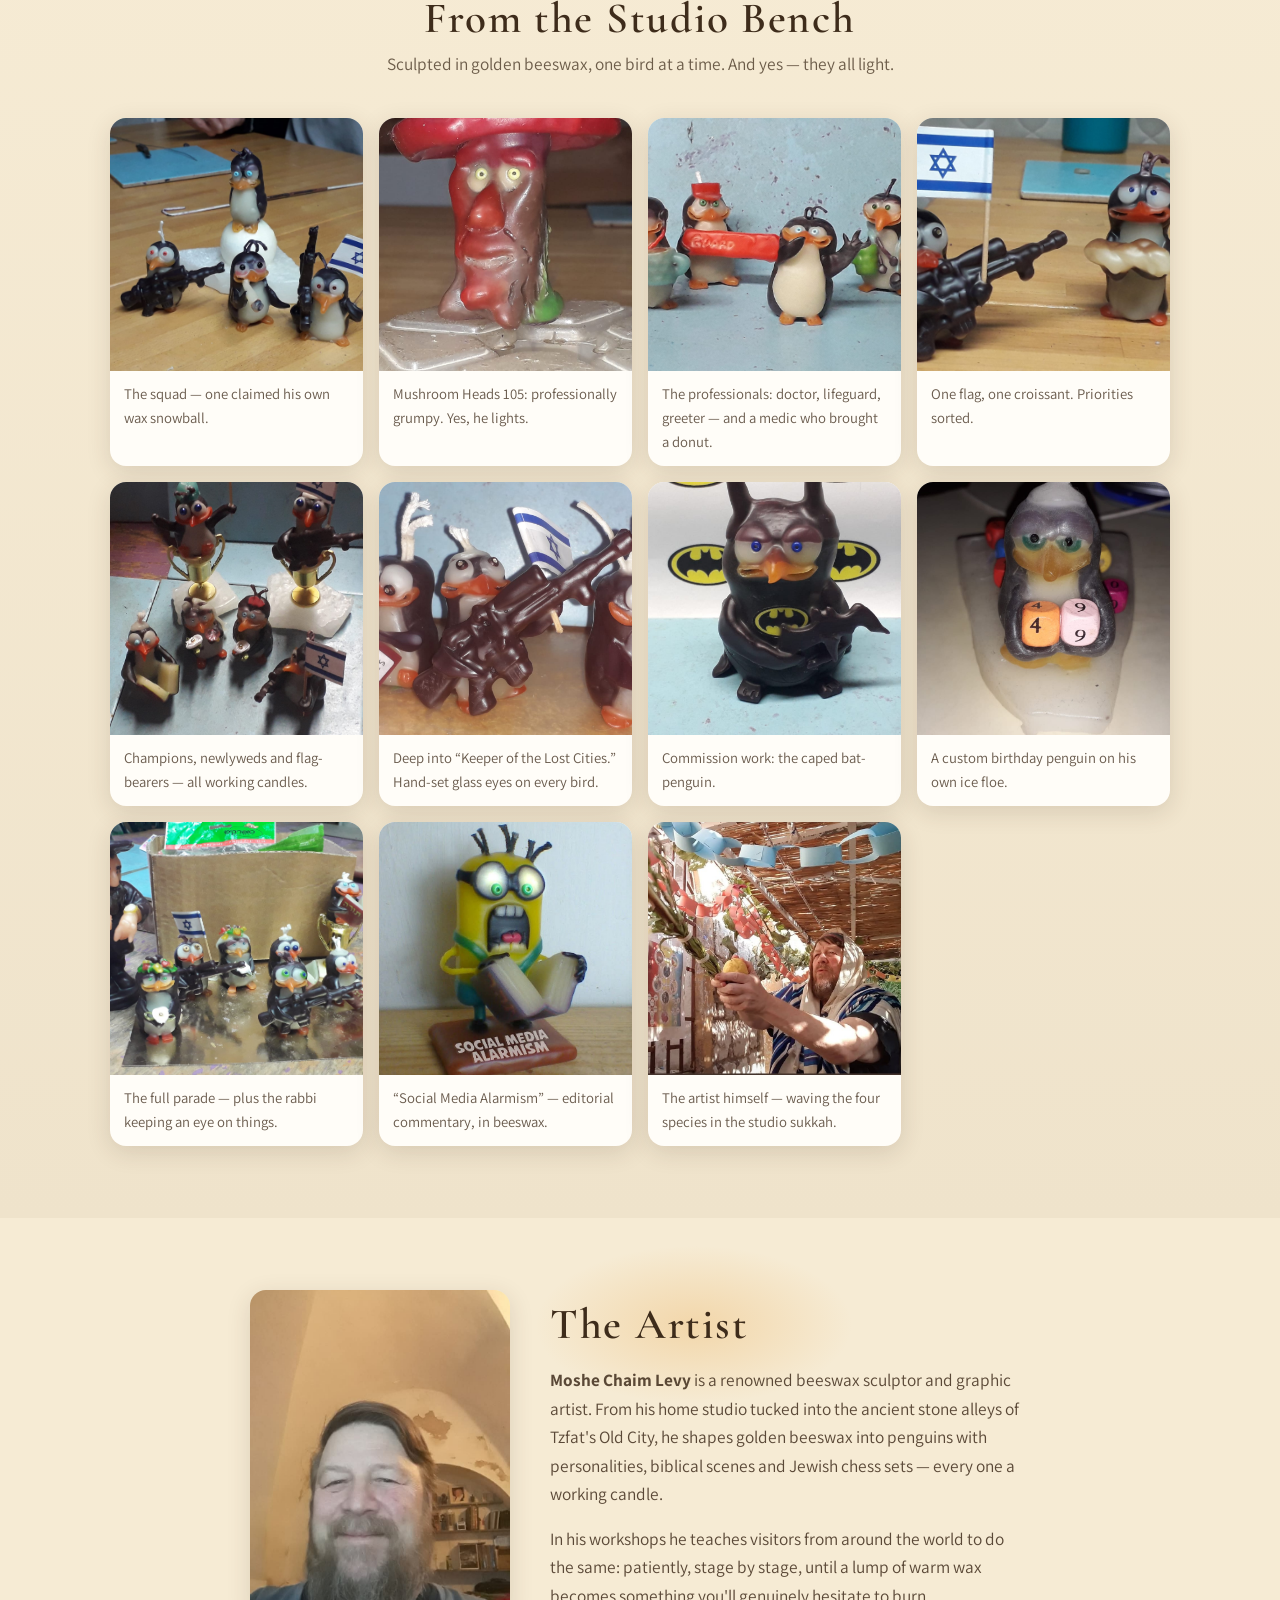
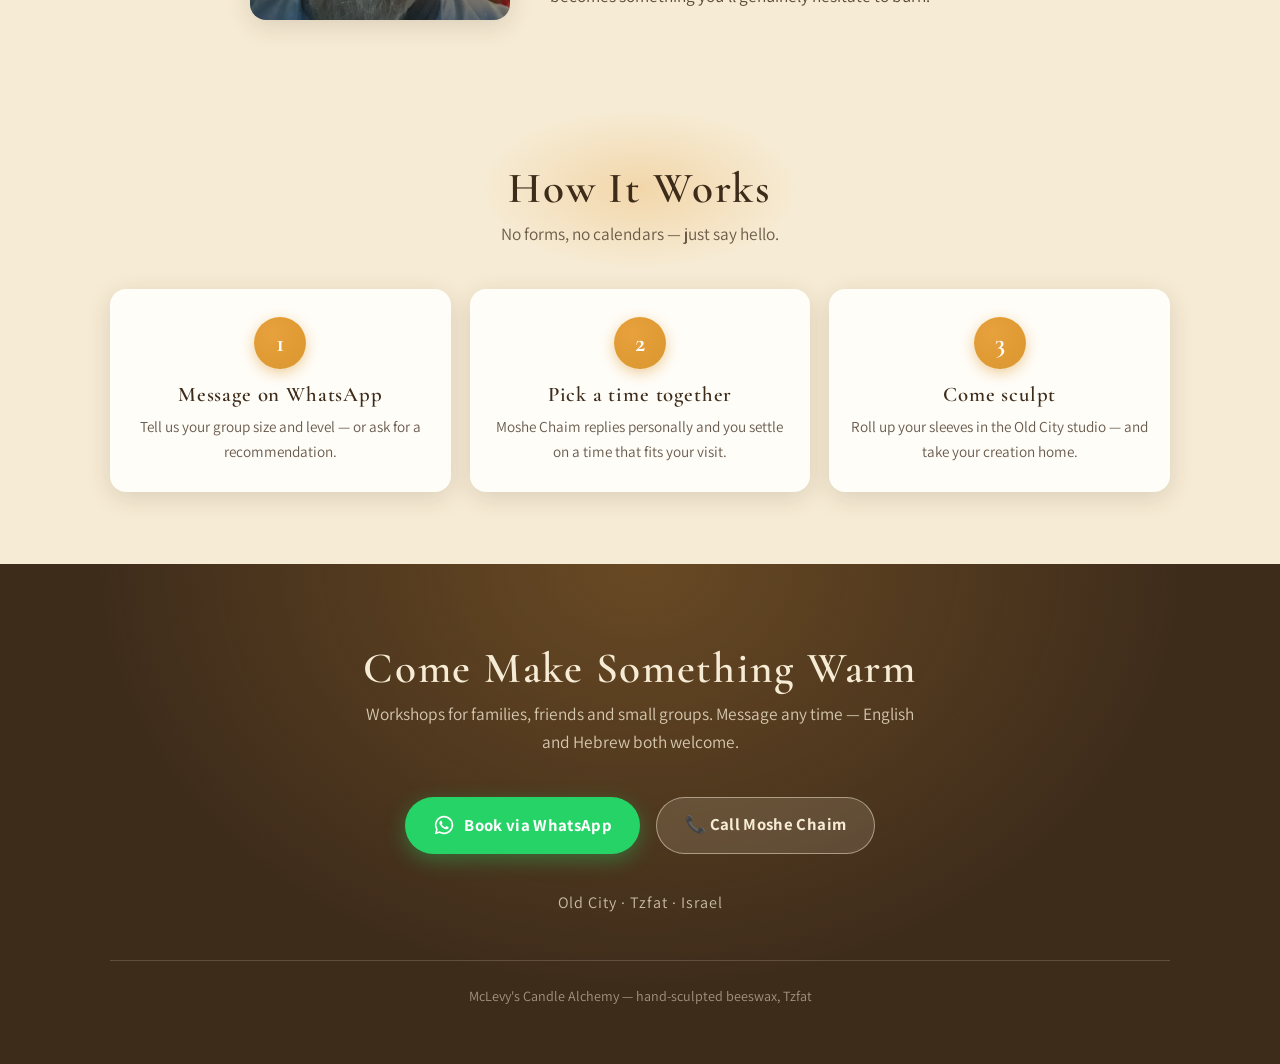
==== commit 188b5359: "Hero: replace AI-generated image with real studio photo The hero background is now images/profession" ====
--- a/gallery/index.html
+++ b/gallery/index.html
@@ -13,9 +13,8 @@
 <!-- REPLACE: absolute URL of an OG share image (1200x630) once the final domain is known -->
 <meta property="og:image" content="../images/profession-penguins.jpg">
 
-<!-- Above-the-fold hero image: fetch at highest priority, right variant per viewport -->
-<link rel="preload" as="image" type="image/webp" href="../images/hero/hero-bench-m-580.webp" media="(max-width: 767px)">
-<link rel="preload" as="image" type="image/webp" imagesrcset="../images/hero/hero-bench-867.webp 867w, ../images/hero/hero-bench-1156.webp 1156w" imagesizes="100vw" media="(min-width: 768px)">
+<!-- Above-the-fold hero background: fetch at highest priority -->
+<link rel="preload" as="image" href="../images/profession-penguins.jpg" fetchpriority="high">
 
 <link rel="icon" href="data:image/svg+xml,%3Csvg xmlns='http://www.w3.org/2000/svg' viewBox='0 0 32 32'%3E%3Cpath d='M16 3c3 4 5 6 5 9a5 5 0 0 1-10 0c0-3 2-5 5-9z' fill='%23E8A13D'/%3E%3Crect x='13' y='16' width='6' height='13' rx='2' fill='%23D9962E'/%3E%3C/svg%3E">
 
@@ -110,7 +109,6 @@
   html { scroll-behavior: auto; }
   .reveal { opacity: 1; transform: none; transition: none; }
   .fab { animation: none !important; }
-  .hero-media img { animation: none !important; }
 }
 
 /* ---------- buttons ---------- */
@@ -153,42 +151,23 @@
   align-items: center;
   overflow: hidden;
   color: var(--cream);
-  background: #1a1109; /* paints before the image arrives — no flash, no shift */
-}
-
-.hero-media, .hero-media img {
-  position: absolute;
-  inset: 0;
-  width: 100%;
-  height: 100%;
-}
-
-.hero-media img {
-  object-fit: cover;
-  /* keep the hands, carving tool and penguin figure right of the copy */
-  object-position: 58% 42%;
-  transform-origin: 60% 45%;
-  animation: hero-zoom 26s ease-out forwards;
-}
-
-@keyframes hero-zoom {
-  from { transform: scale(1); }
-  to   { transform: scale(1.045); }
-}
-
-/* left panel dark enough for copy (and to bury the mockup's baked-in
-   text); centre and right stay warm and readable */
+  /* umber paints before the photo arrives — no flash, no shift */
+  background: #1a1109 url('../images/profession-penguins.jpg') 55% 42% / cover no-repeat;
+}
+
+/* warm deep-umber overlay: strongest behind the copy at the left/bottom,
+   fading to transparent so the penguins stay warm and readable */
 .hero-scrim {
   position: absolute;
   inset: 0;
   background:
-    linear-gradient(180deg, rgba(26, 17, 9, 0) 72%, rgba(26, 17, 9, 0.35) 100%),
+    linear-gradient(180deg, rgba(42, 28, 16, 0) 68%, rgba(42, 28, 16, 0.45) 100%),
     linear-gradient(90deg,
-      rgba(26, 17, 9, 0.93) 0%,
-      rgba(26, 17, 9, 0.85) 32%,
-      rgba(26, 17, 9, 0.45) 50%,
-      rgba(26, 17, 9, 0.12) 66%,
-      rgba(26, 17, 9, 0) 80%);
+      rgba(42, 28, 16, 0.88) 0%,
+      rgba(42, 28, 16, 0.78) 30%,
+      rgba(42, 28, 16, 0.42) 52%,
+      rgba(42, 28, 16, 0.1) 72%,
+      rgba(42, 28, 16, 0) 85%);
 }
 
 .hero-copy {
@@ -197,6 +176,19 @@
   max-width: 700px;
   padding-left: clamp(1.5rem, 7vw, 6.5rem);
   padding-right: 2rem;
+}
+
+/* subtle candlelight glow behind the headline */
+.hero-copy::before {
+  content: '';
+  position: absolute;
+  left: -6%;
+  top: -14%;
+  width: 115%;
+  height: 82%;
+  background: radial-gradient(ellipse at 38% 45%, rgba(232, 161, 61, 0.18), transparent 68%);
+  pointer-events: none;
+  z-index: -1;
 }
 
 .hero-eyebrow {
@@ -239,7 +231,7 @@
 
 /* tablet: same layout, tighter copy panel, frame nudged to the figures */
 @media (min-width: 768px) and (max-width: 1100px) {
-  .hero-media img { object-position: 46% 42%; }
+  .hero { background-position: 48% 42%; }
   .hero h1 { font-size: clamp(2.4rem, 5.8vw, 3.4rem); }
 }
 
@@ -250,14 +242,14 @@
     min-height: 520px;
     align-items: flex-end;
   }
-  .hero-media img { object-position: 48% 45%; }
+  .hero { background-position: 52% 42%; }
+  /* the photo's pale wall needs a stronger veil for AA contrast */
   .hero-scrim {
     background: linear-gradient(180deg,
-      rgba(26, 17, 9, 0.25) 0%,
-      rgba(26, 17, 9, 0) 22%,
-      rgba(26, 17, 9, 0) 42%,
-      rgba(26, 17, 9, 0.55) 62%,
-      rgba(26, 17, 9, 0.93) 88%);
+      rgba(42, 28, 16, 0.42) 0%,
+      rgba(42, 28, 16, 0.55) 28%,
+      rgba(42, 28, 16, 0.78) 55%,
+      rgba(42, 28, 16, 0.94) 100%);
   }
   .hero-copy {
     padding: 0 1.4rem 2.2rem;
@@ -598,23 +590,12 @@
 
 <!-- ================= HERO ================= -->
 <header class="hero" id="top">
-  <picture class="hero-media">
-    <!-- faceless composition: hands, carving tool and beeswax figures at the bench -->
-    <source media="(max-width: 767px)" type="image/webp" srcset="../images/hero/hero-bench-m-580.webp">
-    <source media="(max-width: 767px)" srcset="../images/hero/hero-bench-m-580.jpg">
-    <source type="image/webp" srcset="../images/hero/hero-bench-867.webp 867w, ../images/hero/hero-bench-1156.webp 1156w" sizes="100vw">
-    <img src="../images/hero/hero-bench-1156.jpg"
-         srcset="../images/hero/hero-bench-867.jpg 867w, ../images/hero/hero-bench-1156.jpg 1156w"
-         sizes="100vw"
-         width="1156" height="479"
-         alt="Hands carving a beeswax penguin candle at a candlelit workbench in a Tzfat stone workshop."
-         fetchpriority="high" decoding="async">
-  </picture>
+  <!-- hero background: real studio photo (profession penguins), set in CSS -->
   <div class="hero-scrim" aria-hidden="true"></div>
   <div class="hero-copy">
     <p class="hero-eyebrow">Handcrafted in Tzfat</p>
     <h1>Ancient Craft.<br>Timeless Light.</h1>
-    <p class="hero-sub">Handcrafted beeswax candles from Tzfat, shaped one at a time with tradition, intention, and care.</p>
+    <p class="hero-sub">Hands-on beeswax sculpting workshops in the Old City of Tzfat — every participant takes home their own creation.</p>
     <div class="hero-actions">
       <button class="btn btn-wa" data-open-modal>
         <svg viewBox="0 0 24 24" width="22" height="22" fill="currentColor" aria-hidden="true"><path d="M12 2a10 10 0 0 0-8.66 15L2 22l5.15-1.3A10 10 0 1 0 12 2Zm0 18.2a8.2 8.2 0 0 1-4.18-1.15l-.3-.18-3.06.77.8-2.98-.2-.31A8.2 8.2 0 1 1 12 20.2Zm4.5-6.13c-.25-.13-1.47-.72-1.7-.8-.22-.09-.39-.13-.55.12-.17.25-.64.8-.78.97-.14.16-.29.18-.53.06a6.7 6.7 0 0 1-3.35-2.93c-.25-.43.25-.4.72-1.34.08-.16.04-.3-.02-.43-.06-.12-.55-1.33-.76-1.82-.2-.48-.4-.42-.55-.42h-.47c-.16 0-.43.06-.65.3-.22.25-.86.84-.86 2.05 0 1.2.88 2.37 1 2.53.12.17 1.73 2.64 4.2 3.7.59.26 1.05.4 1.4.52.6.19 1.13.16 1.56.1.47-.07 1.47-.6 1.67-1.18.2-.58.2-1.07.15-1.18-.06-.1-.23-.16-.48-.29Z"/></svg>
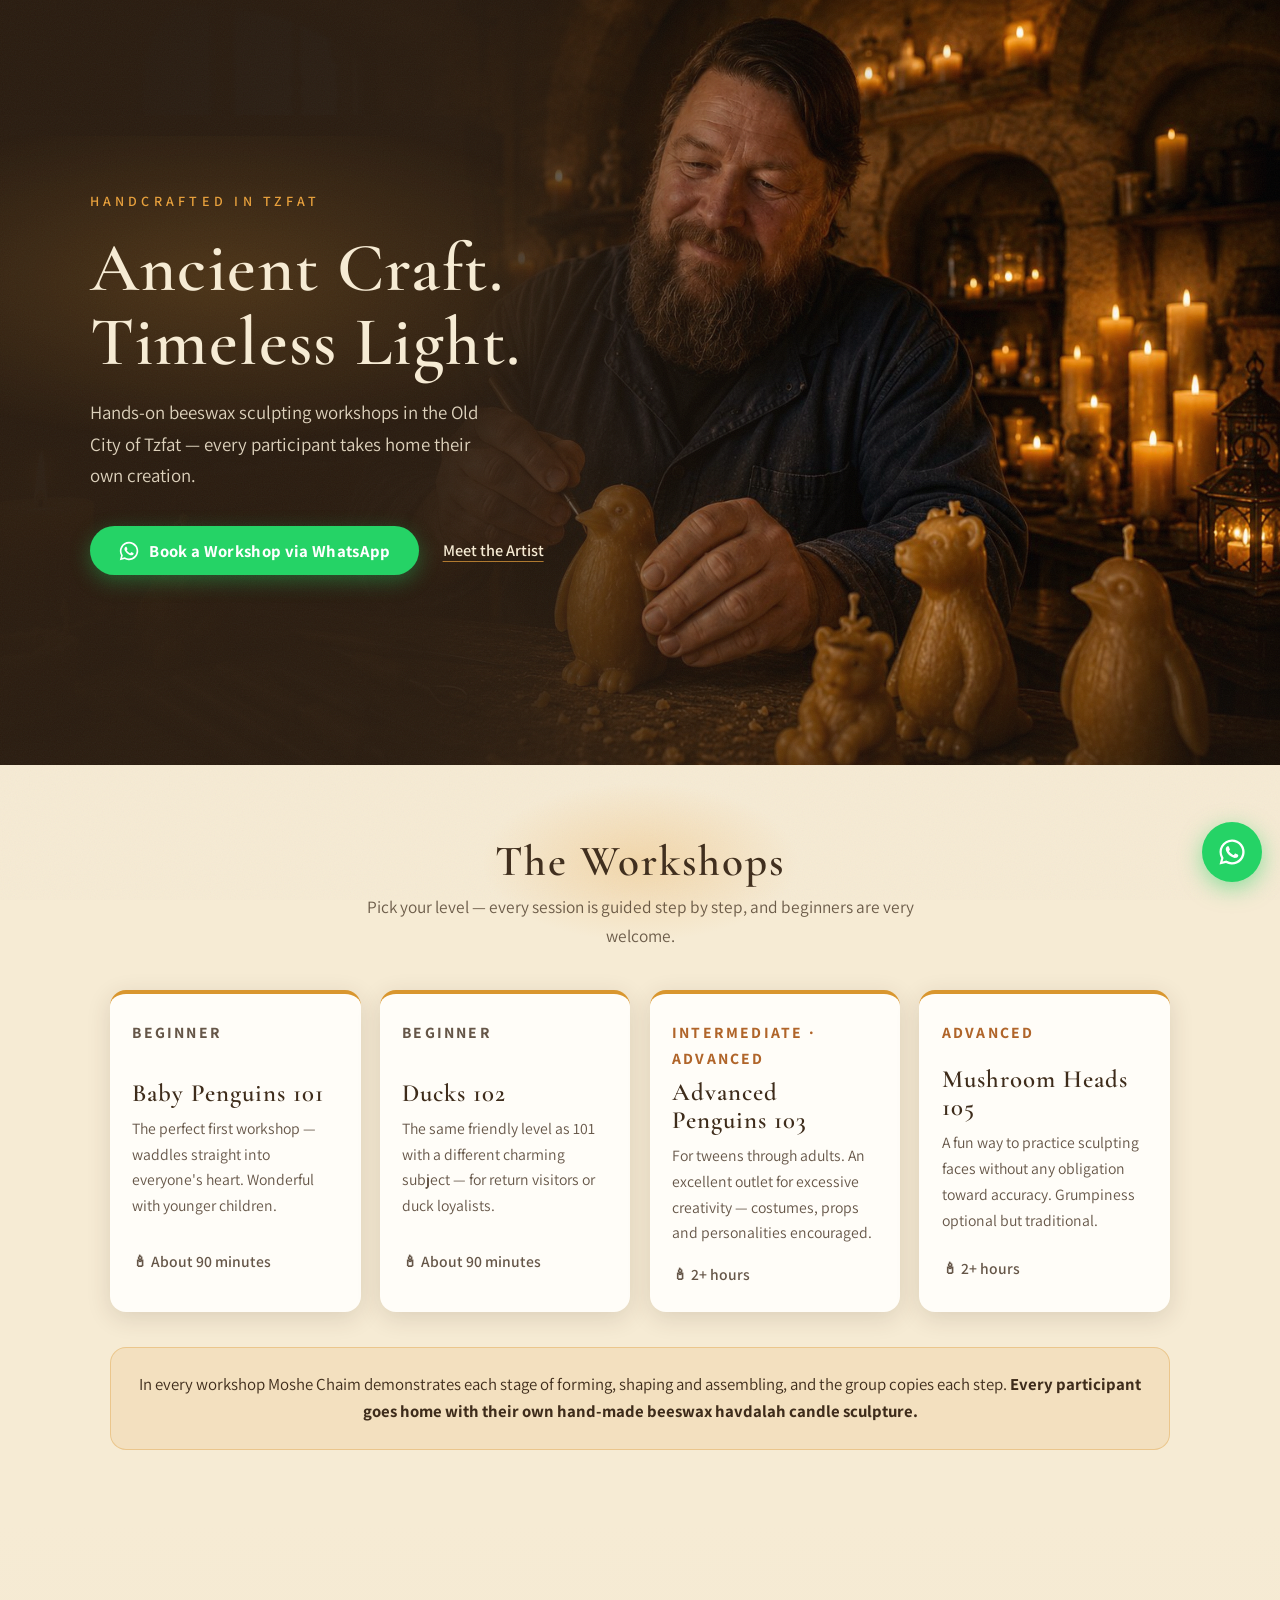
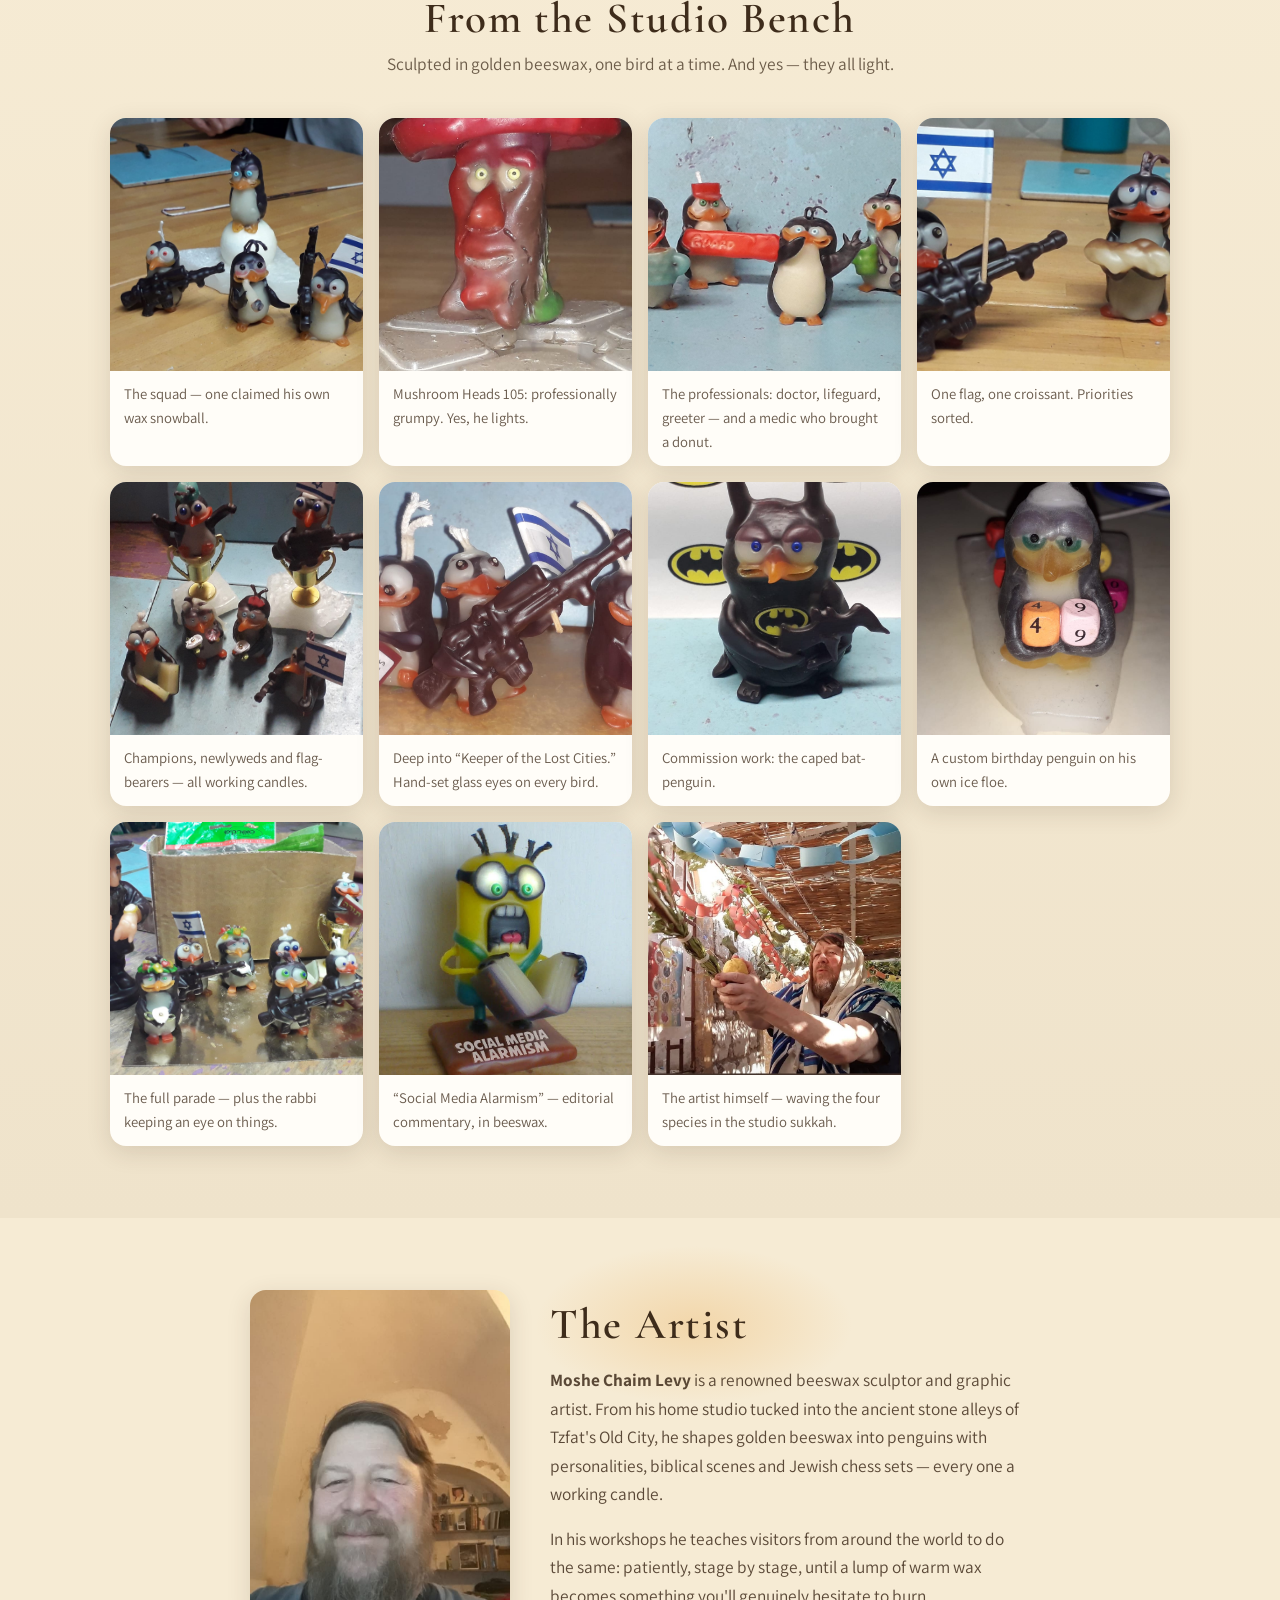
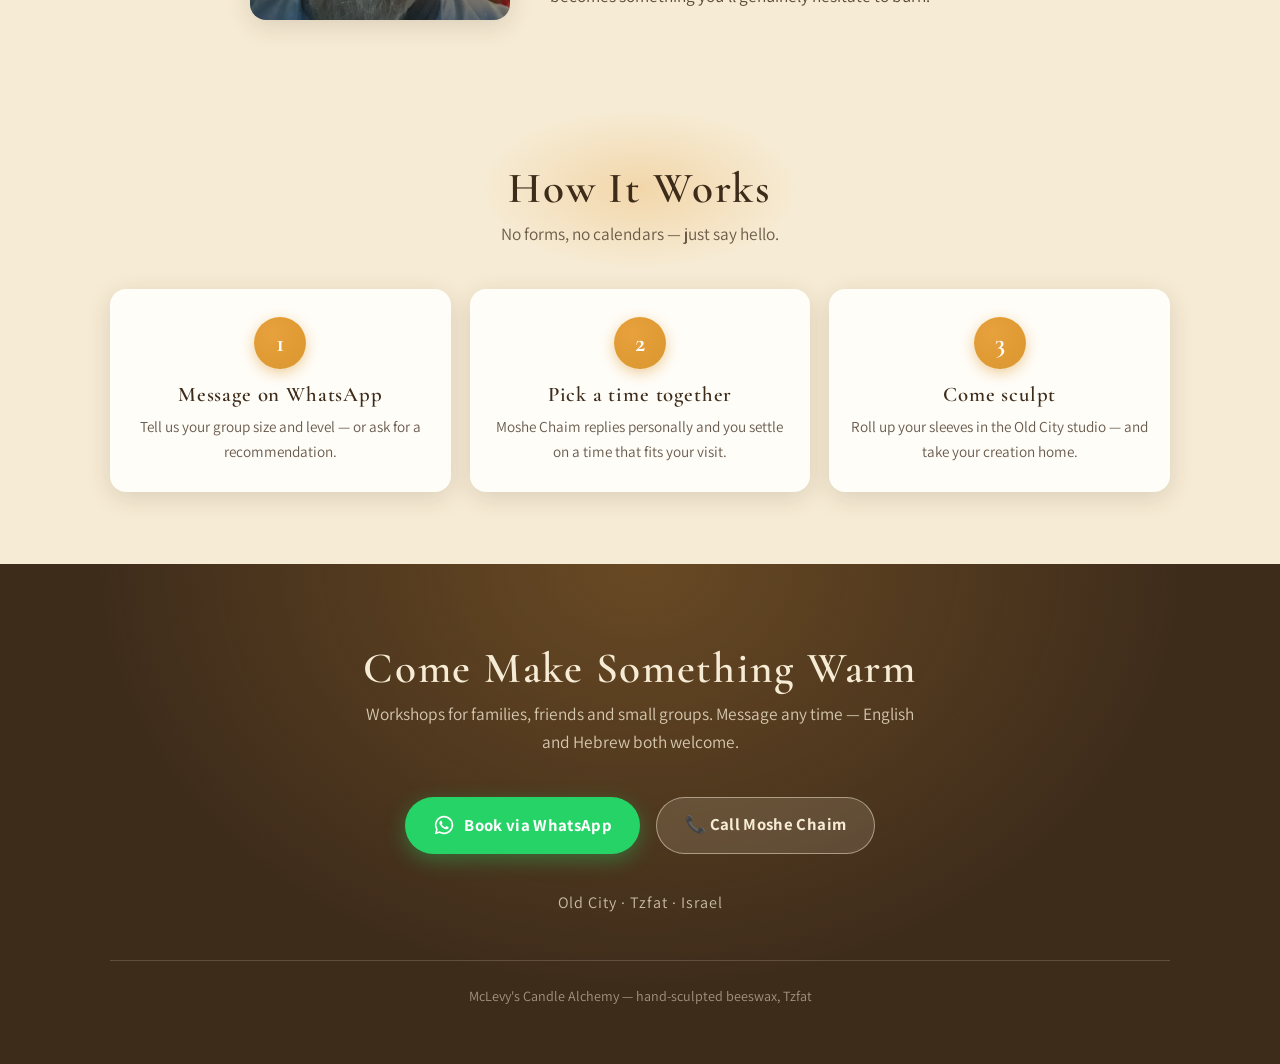
==== commit 2bbeb66b: "Hero: use candlelit studio image with live text overlay Sets images/hero-artist.jpg as the hero back" ====
--- a/gallery/index.html
+++ b/gallery/index.html
@@ -11,10 +11,10 @@
 <meta property="og:title" content="McLevy's Candle Alchemy — Sculpt Light with Your Own Hands">
 <meta property="og:description" content="Hands-on beeswax candle sculpting workshops in the Old City of Tzfat. Every participant goes home with their own hand-made havdalah candle sculpture.">
 <!-- REPLACE: absolute URL of an OG share image (1200x630) once the final domain is known -->
-<meta property="og:image" content="../images/profession-penguins.jpg">
+<meta property="og:image" content="../images/hero-artist.jpg">
 
 <!-- Above-the-fold hero background: fetch at highest priority -->
-<link rel="preload" as="image" href="../images/profession-penguins.jpg" fetchpriority="high">
+<link rel="preload" as="image" href="../images/hero-artist.jpg" fetchpriority="high">
 
 <link rel="icon" href="data:image/svg+xml,%3Csvg xmlns='http://www.w3.org/2000/svg' viewBox='0 0 32 32'%3E%3Cpath d='M16 3c3 4 5 6 5 9a5 5 0 0 1-10 0c0-3 2-5 5-9z' fill='%23E8A13D'/%3E%3Crect x='13' y='16' width='6' height='13' rx='2' fill='%23D9962E'/%3E%3C/svg%3E">
 
@@ -151,23 +151,26 @@
   align-items: center;
   overflow: hidden;
   color: var(--cream);
-  /* umber paints before the photo arrives — no flash, no shift */
-  background: #1a1109 url('../images/profession-penguins.jpg') 55% 42% / cover no-repeat;
-}
-
-/* warm deep-umber overlay: strongest behind the copy at the left/bottom,
-   fading to transparent so the penguins stay warm and readable */
+  /* umber paints before the photo arrives — no flash, no shift.
+     right-anchored so the artisan and figures stay in frame; copy sits
+     over the dark left, which also buries the image's baked-in text */
+  background: #1a1109 url('../images/hero-artist.jpg') 78% 30% / cover no-repeat;
+}
+
+/* warm deep-umber overlay: opaque on the left to bury the mockup's
+   baked-in text and carry the live copy, fading to clear over the scene */
 .hero-scrim {
   position: absolute;
   inset: 0;
   background:
-    linear-gradient(180deg, rgba(42, 28, 16, 0) 68%, rgba(42, 28, 16, 0.45) 100%),
+    linear-gradient(180deg, rgba(42, 28, 16, 0) 70%, rgba(42, 28, 16, 0.4) 100%),
     linear-gradient(90deg,
-      rgba(42, 28, 16, 0.88) 0%,
-      rgba(42, 28, 16, 0.78) 30%,
-      rgba(42, 28, 16, 0.42) 52%,
-      rgba(42, 28, 16, 0.1) 72%,
-      rgba(42, 28, 16, 0) 85%);
+      rgba(42, 28, 16, 0.98) 0%,
+      rgba(42, 28, 16, 0.97) 33%,
+      rgba(42, 28, 16, 0.85) 41%,
+      rgba(42, 28, 16, 0.4) 52%,
+      rgba(42, 28, 16, 0.12) 63%,
+      rgba(42, 28, 16, 0) 77%);
 }
 
 .hero-copy {
@@ -231,7 +234,7 @@
 
 /* tablet: same layout, tighter copy panel, frame nudged to the figures */
 @media (min-width: 768px) and (max-width: 1100px) {
-  .hero { background-position: 48% 42%; }
+  .hero { background-position: 72% 28%; }
   .hero h1 { font-size: clamp(2.4rem, 5.8vw, 3.4rem); }
 }
 
@@ -242,7 +245,8 @@
     min-height: 520px;
     align-items: flex-end;
   }
-  .hero { background-position: 52% 42%; }
+  /* right-anchored crops the baked-in text off-frame, keeps the artisan */
+  .hero { background-position: 74% 22%; }
   /* the photo's pale wall needs a stronger veil for AA contrast */
   .hero-scrim {
     background: linear-gradient(180deg,
